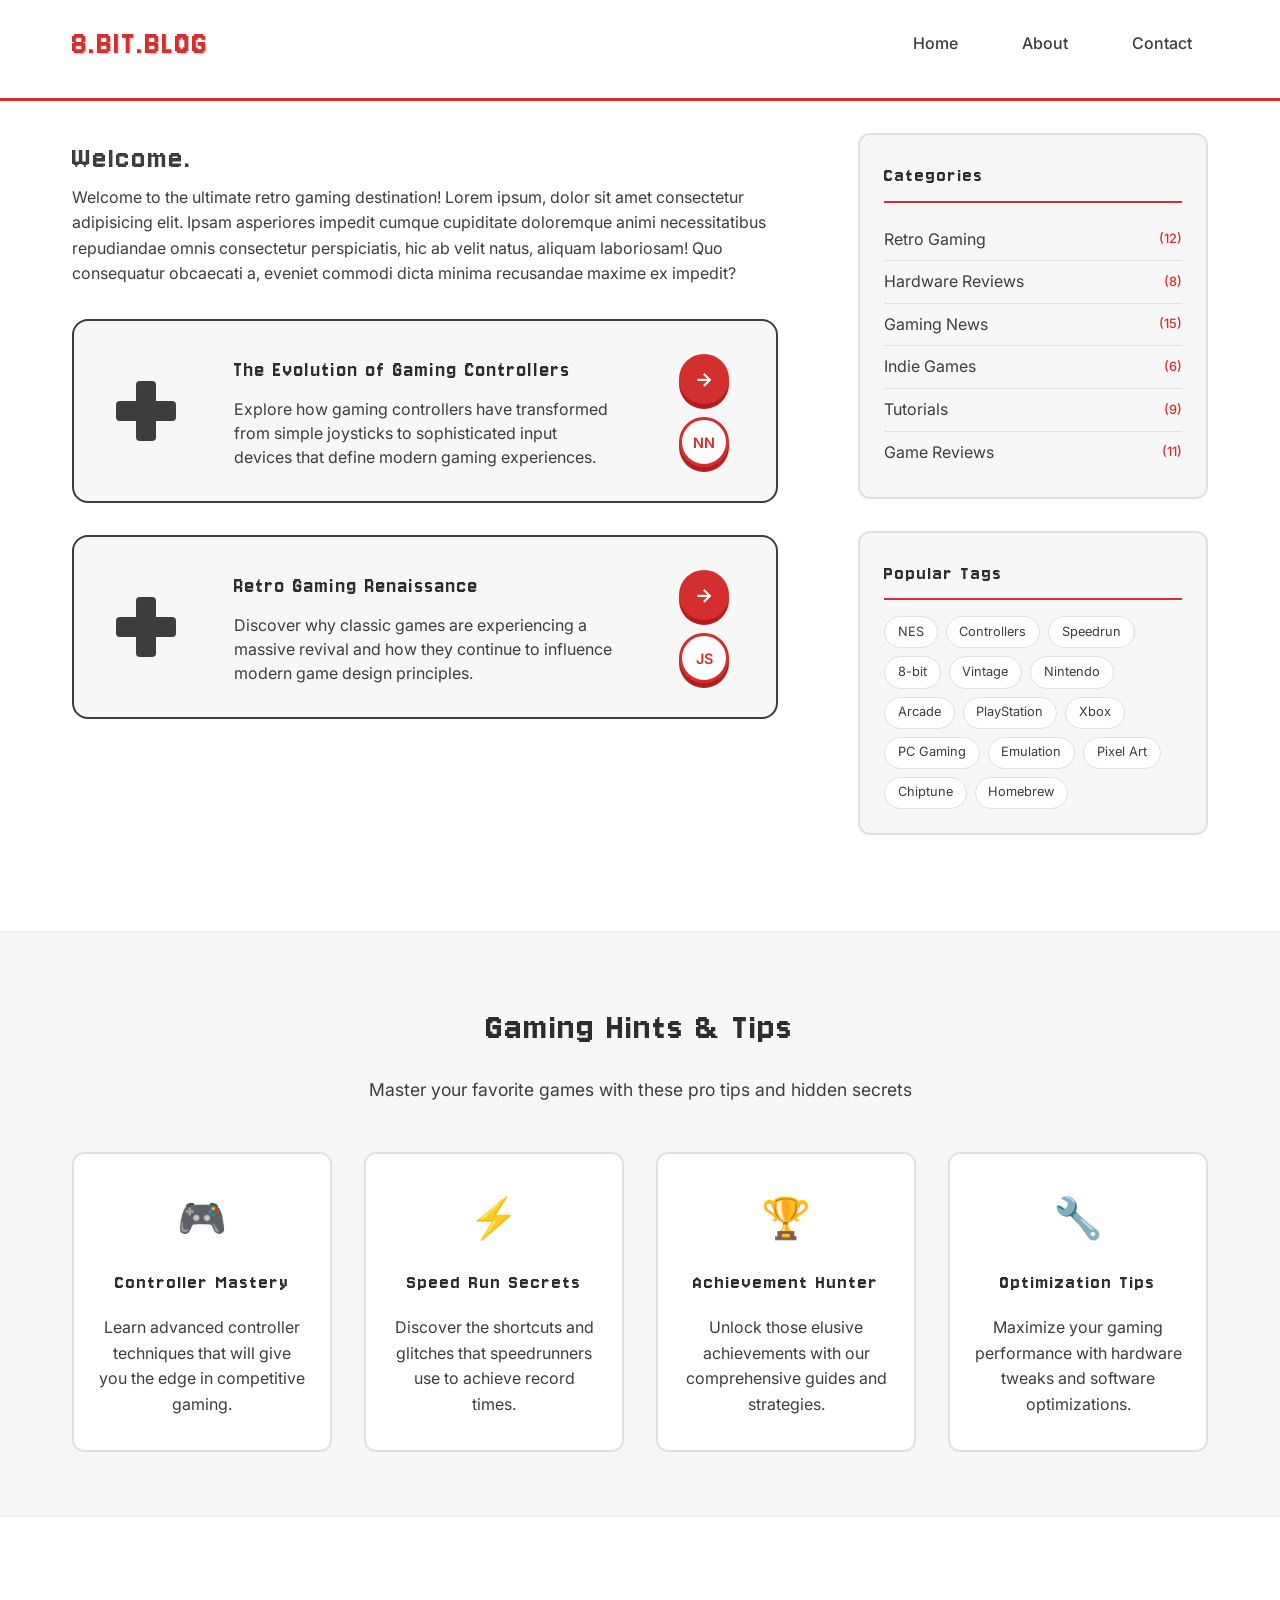
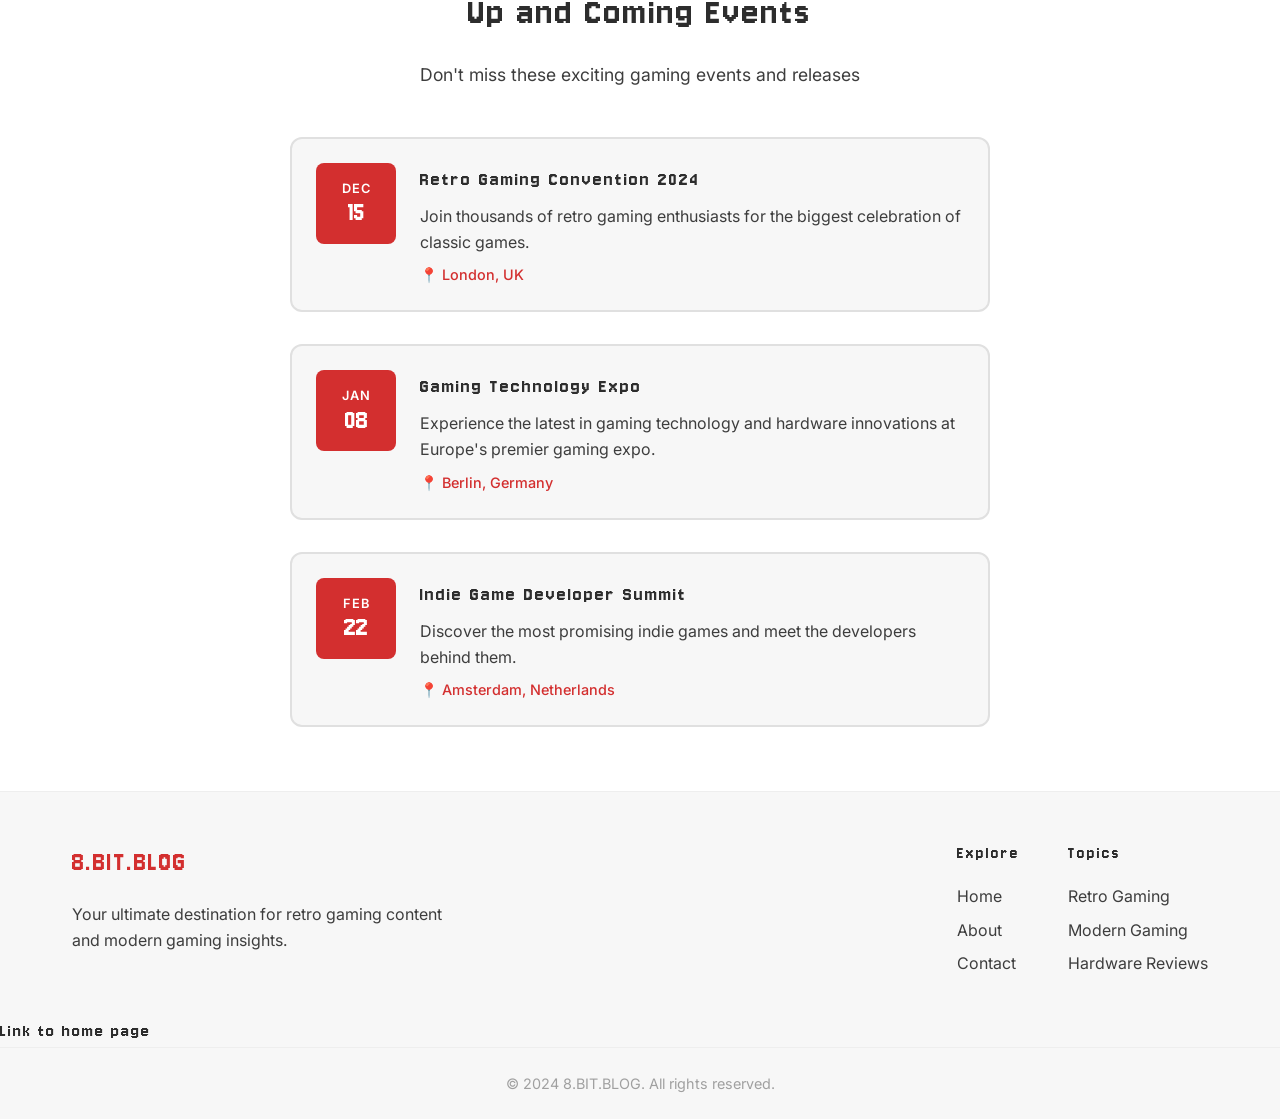
==== index.html @ 8c79e806 "update homepage" ====
<html lang="en">
  <head>
    <meta charset="UTF-8" />
    <meta name="viewport" content="width=device-width, initial-scale=1.0" />
    <title>8.BIT.BLOG - Nostalgic Gaming Experience Welcome home</title>
    <link rel="stylesheet" href="assets/styles.css" />
  </head>
  <body>
    <nav class="navbar">
      <div class="nav-container">
        <a href="index.html" class="nav-logo">8.BIT.BLOG</a>
        <ul class="nav-links">
          <li><a href="index.html">Home</a></li>
          <li><a href="about.html">About</a></li>
          <li><a href="contact.html">Contact</a></li>
        </ul>
      </div>
    </nav>

    <div class="content">
      <div class="main-layout">
        <!-- Left Column - Blog Content -->
        <div class="blog-section">
          <h1>Welcome.</h1>
          <p>
            Welcome to the ultimate retro gaming destination! Lorem ipsum, dolor
            sit amet consectetur adipisicing elit. Ipsam asperiores impedit
            cumque cupiditate doloremque animi necessitatibus repudiandae omnis
            consectetur perspiciatis, hic ab velit natus, aliquam laboriosam!
            Quo consequatur obcaecati a, eveniet commodi dicta minima recusandae
            maxime ex impedit?
          </p>

          <!-- NES Gamepad Card Template -->
          <div class="gamepad-card">
            <div class="card-left">
              <div class="dpad">
                <div class="dpad-vertical"></div>
                <div class="dpad-horizontal"></div>
              </div>
            </div>

            <div class="card-content">
              <h3>The Evolution of Gaming Controllers</h3>
              <p>
                Explore how gaming controllers have transformed from simple
                joysticks to sophisticated input devices that define modern
                gaming experiences.
              </p>
            </div>

            <div class="card-right">
              <div class="action-buttons">
                <button class="action-btn read-more" title="Read More">
                  <span class="arrow">→</span>
                </button>
                <button class="action-btn author-btn" title="Author">
                  <span class="initials">NN</span>
                </button>
              </div>
            </div>
          </div>

          <!-- Second Card -->
          <div class="gamepad-card">
            <div class="card-left">
              <div class="dpad">
                <div class="dpad-vertical"></div>
                <div class="dpad-horizontal"></div>
              </div>
            </div>

            <div class="card-content">
              <h3>Retro Gaming Renaissance</h3>
              <p>
                Discover why classic games are experiencing a massive revival
                and how they continue to influence modern game design
                principles.
              </p>
            </div>

            <div class="card-right">
              <div class="action-buttons">
                <button class="action-btn read-more" title="Read More">
                  <span class="arrow">→</span>
                </button>
                <button class="action-btn author-btn" title="Author">
                  <span class="initials">JS</span>
                </button>
              </div>
            </div>
          </div>
        </div>
        <!-- End of Left Column -->

        <!-- Right Column - Tags and Categories -->
        <div class="sidebar-section">
          <!-- Categories -->
          <div class="sidebar-widget">
            <h3>Categories</h3>
            <ul class="category-list">
              <li><a href="#" class="category-item">Retro Gaming <span class="count">(12)</span></a></li>
              <li><a href="#" class="category-item">Hardware Reviews <span class="count">(8)</span></a></li>
              <li><a href="#" class="category-item">Gaming News <span class="count">(15)</span></a></li>
              <li><a href="#" class="category-item">Indie Games <span class="count">(6)</span></a></li>
              <li><a href="#" class="category-item">Tutorials <span class="count">(9)</span></a></li>
              <li><a href="#" class="category-item">Game Reviews <span class="count">(11)</span></a></li>
            </ul>
          </div>

          <!-- Tags -->
          <div class="sidebar-widget">
            <h3>Popular Tags</h3>
            <div class="tag-cloud">
              <a href="#" class="tag">NES</a>
              <a href="#" class="tag">Controllers</a>
              <a href="#" class="tag">Speedrun</a>
              <a href="#" class="tag">8-bit</a>
              <a href="#" class="tag">Vintage</a>
              <a href="#" class="tag">Nintendo</a>
              <a href="#" class="tag">Arcade</a>
              <a href="#" class="tag">PlayStation</a>
              <a href="#" class="tag">Xbox</a>
              <a href="#" class="tag">PC Gaming</a>
              <a href="#" class="tag">Emulation</a>
              <a href="#" class="tag">Pixel Art</a>
              <a href="#" class="tag">Chiptune</a>
              <a href="#" class="tag">Homebrew</a>
            </div>
          </div>

        </div>
      </div>
    </div>

    <!-- Gaming Hints Section - Full Width -->
    <div class="hints-section">
      <div class="hints-container">
        <h2>Gaming Hints & Tips</h2>
        <p class="hints-subtitle">
          Master your favorite games with these pro tips and hidden secrets
        </p>

        <div class="hints-grid">
          <div class="hint-card">
            <div class="hint-icon">🎮</div>
            <h3>Controller Mastery</h3>
            <p>
              Learn advanced controller techniques that will give you the edge
              in competitive gaming.
            </p>
          </div>

          <div class="hint-card">
            <div class="hint-icon">⚡</div>
            <h3>Speed Run Secrets</h3>
            <p>
              Discover the shortcuts and glitches that speedrunners use to
              achieve record times.
            </p>
          </div>

          <div class="hint-card">
            <div class="hint-icon">🏆</div>
            <h3>Achievement Hunter</h3>
            <p>
              Unlock those elusive achievements with our comprehensive guides
              and strategies.
            </p>
          </div>

          <div class="hint-card">
            <div class="hint-icon">🔧</div>
            <h3>Optimization Tips</h3>
            <p>
              Maximize your gaming performance with hardware tweaks and software
              optimizations.
            </p>
          </div>
        </div>
      </div>
    </div>

    <!-- Up and Coming Events Section -->
    <div class="events-section">
      <div class="events-container">
        <h2>Up and Coming Events</h2>
        <p class="events-subtitle">Don't miss these exciting gaming events and releases</p>
        
        <div class="events-timeline">
          <div class="event-item">
            <div class="event-date">
              <span class="month">DEC</span>
              <span class="day">15</span>
            </div>
            <div class="event-content">
              <h3>Retro Gaming Convention 2024</h3>
              <p>Join thousands of retro gaming enthusiasts for the biggest celebration of classic games.</p>
              <span class="event-location">📍 London, UK</span>
            </div>
          </div>
          
          <div class="event-item">
            <div class="event-date">
              <span class="month">JAN</span>
              <span class="day">08</span>
            </div>
            <div class="event-content">
              <h3>Gaming Technology Expo</h3>
              <p>Experience the latest in gaming technology and hardware innovations at Europe's premier gaming expo.</p>
              <span class="event-location">📍 Berlin, Germany</span>
            </div>
          </div>
          
          <div class="event-item">
            <div class="event-date">
              <span class="month">FEB</span>
              <span class="day">22</span>
            </div>
            <div class="event-content">
              <h3>Indie Game Developer Summit</h3>
              <p>Discover the most promising indie games and meet the developers behind them.</p>
              <span class="event-location">📍 Amsterdam, Netherlands</span>
            </div>
          </div>
        </div>
      </div>
    </div>

    <footer class="footer">
      <div class="footer-container">
        <div class="footer-brand">
          <h3>8.BIT.BLOG</h3>
          <p>
            Your ultimate destination for retro gaming content and modern gaming
            insights.
          </p>
        </div>

        <div class="footer-links">
          <div class="footer-section">
            <h4>Explore</h4>
            <ul>
              <li><a href="index.html">Home</a></li>
              <li><a href="about.html">About</a></li>
              <li><a href="contact.html">Contact</a></li>
            </ul>
          </div>

          <div class="footer-section">
            <h4>Topics</h4>
            <ul>
              <li><a href="#">Retro Gaming</a></li>
              <li><a href="#">Modern Gaming</a></li>
              <li><a href="#">Hardware Reviews</a></li>
            </ul>
          </div>
        </div>
      </div>
      <h3>Link to home page</h3>



      <div class="footer-bottom">
        <p>&copy; 2024 8.BIT.BLOG. All rights reserved.</p>
      </div>
    </footer>
  </body>
</html>
---- assets/styles.css ----
/* Import fonts from Google Fonts */
@import url("https://fonts.googleapis.com/css2?family=Jersey+10&family=Inter:wght@300;400;500;600&display=swap");

/* Retro Gaming Color Scheme - Inspired by classic NES gamepad */
:root {
  --retro-dark: #2d2d2d;
  --retro-grey: #3d3d3d;
  --retro-light: #f7f7f7;
  --retro-red: #d32f2f;
  --retro-white: #ffffff;
  --retro-shadow: rgba(42, 42, 42, 0.3);
  --retro-letter-spacing: 2px;
}

/* Global styles */
* {
  margin: 0;
  padding: 0;
  box-sizing: border-box;
}
body {
  font-family: "Inter", sans-serif;
  background: var(--retro-white);
  min-height: 100vh;
  color: var(--retro-grey);
  line-height: 1.6;
}
/* Headings */
h1,
h2,
h3,
h4,
h5,
h6 {
  font-weight: normal;
  font-family: "Jersey 10", cursive;
  letter-spacing: var(--retro-letter-spacing);
}

/* Navbar styling */
.navbar {
  background: var(--retro-white);
  border-bottom: 3px solid var(--retro-red);
  padding-bottom: 10px;
}

.nav-container {
  max-width: 1200px;
  margin: 0 auto;
  display: flex;
  justify-content: space-between;
  align-items: center;
  padding: 1rem 2rem;
}

.nav-logo {
  font-size: 2.2rem;
  color: var(--retro-red);
  text-decoration: none;
  text-shadow: 1px 1px 2px var(--retro-shadow);
  font-weight: normal;
  font-family: "Jersey 10", cursive;
  letter-spacing: var(--retro-letter-spacing);
}

.nav-links {
  display: flex;
  list-style: none;
  gap: 2rem;
}

.nav-links a {
  color: var(--retro-grey);
  text-decoration: none;
  font-family: "Inter", sans-serif;
  font-weight: 500;
  padding: 0.5rem 1rem;
  transition: all 0.1s ease;
}

.nav-links a:hover {
  color: var(--retro-red);
}

/* Main title styling */
.main-title {
  text-align: center;
  padding: 3rem 2rem;
  background: rgba(255, 255, 255, 0.1);
  margin: 2rem auto;
  max-width: 800px;
  border-radius: 12px;
  border: 3px solid var(--retro-dark);
  box-shadow: 0 8px 16px var(--retro-shadow);
}

.main-title h1 {
  font-size: 3.5rem;
  color: var(--retro-white);
  text-shadow: 3px 3px 0px var(--retro-red);
  margin-bottom: 1rem;
  font-family: "Jersey 10", cursive;
  letter-spacing: 2px;
}

.main-title .subtitle {
  font-size: 1.2rem;
  color: var(--retro-light);
  font-weight: 500;
  text-transform: uppercase;
  letter-spacing: 1px;
}

/* Content area styling */
.content {
  max-width: 1200px;
  margin: 0 auto;
  padding: 2rem;
}

.content p {
  font-family: "Inter", sans-serif;
  font-weight: 400;
  margin-bottom: 1rem;
}

/* Main Layout - Two Column */
.main-layout {
  display: grid;
  grid-template-columns: 1fr 350px;
  gap: 5rem;
  align-items: start;
}

.blog-section {
  min-width: 0; /* Prevents grid overflow */
}

/* Sidebar Section */
.sidebar-section {
  display: flex;
  flex-direction: column;
  gap: 2rem;
}

.sidebar-widget {
  background: var(--retro-light);
  border: 2px solid #e0e0e0;
  border-radius: 12px;
  padding: 1.5rem;
}

.sidebar-widget h3 {
  color: var(--retro-dark);
  margin-bottom: 1rem;
  font-size: 1.3rem;
  border-bottom: 2px solid var(--retro-red);
  padding-bottom: 0.5rem;
}

/* Categories */
.category-list {
  list-style: none;
  padding: 0;
  margin: 0;
}

.category-list li {
  border-bottom: 1px solid #e0e0e0;
  padding: 0.5rem 0;
}

.category-list li:last-child {
  border-bottom: none;
}

.category-item {
  font-family: 'Inter', sans-serif;
  color: var(--retro-grey);
  text-decoration: none;
  display: flex;
  justify-content: space-between;
  align-items: center;
  transition: color 0.2s ease;
}

.category-item:hover {
  color: var(--retro-red);
}

.count {
  font-size: 0.8rem;
  color: var(--retro-red);
  font-weight: 500;
}

/* Tag Cloud */
.tag-cloud {
  display: flex;
  flex-wrap: wrap;
  gap: 0.5rem;
}

.tag {
  font-family: 'Inter', sans-serif;
  background: var(--retro-white);
  color: var(--retro-grey);
  padding: 0.3rem 0.8rem;
  border-radius: 20px;
  text-decoration: none;
  font-size: 0.8rem;
  border: 1px solid #e0e0e0;
  transition: all 0.2s ease;
}

.tag:hover {
  background: var(--retro-red);
  color: var(--retro-white);
  border-color: var(--retro-red);
}


/* About Page Specific Styles */
.about-topics {
  margin: 2rem 0;
}

.topic-item {
  background: var(--retro-light);
  border: 2px solid #e0e0e0;
  border-radius: 12px;
  padding: 1.5rem;
  margin-bottom: 1rem;
  transition: all 0.3s ease;
}

.topic-item:hover {
  border-color: var(--retro-red);
  transform: translateY(-2px);
  box-shadow: 0 4px 12px rgba(0, 0, 0, 0.1);
}

.topic-item h3 {
  color: var(--retro-dark);
  margin-bottom: 0.5rem;
  font-size: 1.2rem;
}

.topic-item p {
  font-family: 'Inter', sans-serif;
  color: var(--retro-grey);
  line-height: 1.6;
  margin: 0;
}

/* Contact Form Styles */
.contact-form-section {
  margin: 2rem 0;
  background: var(--retro-light);
  border: 2px solid #e0e0e0;
  border-radius: 12px;
  padding: 2rem;
}

.contact-form-section h2 {
  margin-bottom: 1.5rem;
  color: var(--retro-dark);
}

.contact-form {
  display: flex;
  flex-direction: column;
  gap: 1.5rem;
}

.form-row {
  display: grid;
  grid-template-columns: 1fr 1fr;
  gap: 1rem;
}

.form-group {
  display: flex;
  flex-direction: column;
}

.form-group label {
  font-family: 'Inter', sans-serif;
  color: var(--retro-dark);
  font-weight: 500;
  margin-bottom: 0.5rem;
  font-size: 0.9rem;
}

.form-group input,
.form-group select,
.form-group textarea {
  font-family: 'Inter', sans-serif;
  padding: 0.8rem;
  border: 2px solid #e0e0e0;
  border-radius: 6px;
  font-size: 0.9rem;
  transition: border-color 0.2s ease;
  background: var(--retro-white);
}

.form-group input:focus,
.form-group select:focus,
.form-group textarea:focus {
  outline: none;
  border-color: var(--retro-red);
}

.form-group textarea {
  resize: vertical;
  min-height: 120px;
}

.checkbox-group {
  flex-direction: row;
  align-items: center;
  gap: 0.5rem;
}

.checkbox-label {
  display: flex;
  align-items: center;
  gap: 0.5rem;
  cursor: pointer;
  font-size: 0.9rem;
}

.checkbox-label input[type="checkbox"] {
  width: 18px;
  height: 18px;
  margin: 0;
}

.contact-submit-btn {
  background: var(--retro-red);
  color: var(--retro-white);
  padding: 1rem 2rem;
  border: none;
  border-radius: 6px;
  font-family: 'Inter', sans-serif;
  font-weight: 600;
  font-size: 1rem;
  cursor: pointer;
  transition: all 0.2s ease;
  align-self: flex-start;
  box-shadow: 0 4px 0 #b71c1c;
}

.contact-submit-btn:hover {
  transform: translateY(-2px);
  box-shadow: 0 6px 0 #b71c1c;
}

.contact-submit-btn:active {
  transform: translateY(2px);
  box-shadow: 0 2px 0 #b71c1c;
}

.contact-link {
  color: var(--retro-red);
  text-decoration: none;
  font-weight: 500;
  font-family: 'Inter', sans-serif;
  font-size: 0.9rem;
  margin-top: 0.5rem;
  display: inline-block;
}

.contact-link:hover {
  text-decoration: underline;
}

/* NES Gamepad Card Styling */
.gamepad-card {
  display: flex;
  align-items: center;
  background: var(--retro-light);
  border: 2px solid var(--retro-grey);
  border-radius: 16px;
  padding: 2rem;
  margin: 2rem 0;
  gap: 2rem;
  max-width: 800px;
}

/* Left side - D-Pad */
.card-left {
  flex: 0 0 80px;
  display: flex;
  justify-content: center;
  align-items: center;
}

.dpad {
  position: relative;
  width: 60px;
  height: 60px;
}

.dpad-horizontal,
.dpad-vertical {
  background: var(--retro-grey);
  position: absolute;
  border-radius: 4px;
}

.dpad-horizontal {
  width: 60px;
  height: 20px;
  top: 50%;
  left: 0;
  transform: translateY(-50%);
}

.dpad-vertical {
  width: 20px;
  height: 60px;
  left: 50%;
  top: 0;
  transform: translateX(-50%);
}

/* Center content */
.card-content {
  flex: 1;
  padding: 0 1rem;
}

.card-content h3 {
  color: var(--retro-dark);
  margin-bottom: 0.5rem;
  font-size: 1.4rem;
}

.card-content p {
  color: var(--retro-grey);
  margin: 0;
  line-height: 1.5;
}

/* Right side - Action buttons */
.card-right {
  flex: 0 0 80px;
  display: flex;
  justify-content: center;
  align-items: center;
}

.action-buttons {
  display: flex;
  flex-direction: column;
  gap: 0.8rem;
}

.action-btn {
  width: 50px;
  height: 50px;
  border-radius: 50%;
  border: 3px solid var(--retro-red);
  background: var(--retro-red);
  color: var(--retro-white);
  font-family: "Inter", sans-serif;
  font-weight: 600;
  cursor: pointer;
  transition: all 0.2s ease;
  display: flex;
  align-items: center;
  justify-content: center;
  box-shadow: 0 5px 0 #b71c1c;
}

.action-btn:active {
  transform: translateY(3px);
  box-shadow: 0 2px 0 #b71c1c;
}

.action-btn .arrow {
  font-size: 1.2rem;
  font-weight: bold;
}

.action-btn .initials {
  font-size: 0.9rem;
  font-weight: 600;
}

/* Author button styling */
.author-btn {
  background: var(--retro-white);
  color: var(--retro-red);
  border: 3px solid var(--retro-red);
  box-shadow: 0 5px 0 #b71c1c;
}

.author-btn:hover {
  background: var(--retro-red);
  color: var(--retro-white);
}

/* Gaming Hints Section */
.hints-section {
  background: var(--retro-light);
  border-top: 1px solid #eee;
  border-bottom: 1px solid #eee;
  margin-top: 4rem;
  padding: 4rem 0;
}

.hints-container {
  max-width: 1200px;
  margin: 0 auto;
  padding: 0 2rem;
  text-align: center;
}

.hints-section h2 {
  color: var(--retro-dark);
  font-size: 2.5rem;
  margin-bottom: 1rem;
}

.hints-subtitle {
  font-family: "Inter", sans-serif;
  color: var(--retro-grey);
  font-size: 1.1rem;
  margin-bottom: 3rem;
  max-width: 600px;
  margin-left: auto;
  margin-right: auto;
}

.hints-grid {
  display: grid;
  grid-template-columns: repeat(auto-fit, minmax(250px, 1fr));
  gap: 2rem;
  margin-top: 3rem;
}

.hint-card {
  background: var(--retro-white);
  border: 2px solid #e0e0e0;
  border-radius: 12px;
  padding: 2rem 1.5rem;
  text-align: center;
  transition: all 0.3s ease;
  cursor: pointer;
}

.hint-card:hover {
  border-color: var(--retro-red);
  transform: translateY(-4px);
  box-shadow: 0 8px 24px rgba(0, 0, 0, 0.1);
}

.hint-icon {
  font-size: 2.5rem;
  margin-bottom: 1rem;
  display: block;
}

.hint-card h3 {
  color: var(--retro-dark);
  margin-bottom: 1rem;
  font-size: 1.3rem;
}

.hint-card p {
  font-family: "Inter", sans-serif;
  color: var(--retro-grey);
  line-height: 1.6;
  margin: 0;
}

/* Events Section */
.events-section {
  background: var(--retro-white);
  padding: 4rem 0;
}

.events-container {
  max-width: 1200px;
  margin: 0 auto;
  padding: 0 2rem;
  text-align: center;
}

.events-section h2 {
  color: var(--retro-dark);
  font-size: 2.5rem;
  margin-bottom: 1rem;
}

.events-subtitle {
  font-family: 'Inter', sans-serif;
  color: var(--retro-grey);
  font-size: 1.1rem;
  margin-bottom: 3rem;
  max-width: 600px;
  margin-left: auto;
  margin-right: auto;
}

.events-timeline {
  display: flex;
  flex-direction: column;
  gap: 2rem;
  max-width: 700px;
  margin: 0 auto;
  text-align: left;
}

.event-item {
  display: flex;
  gap: 1.5rem;
  align-items: flex-start;
  padding: 1.5rem;
  background: var(--retro-light);
  border-radius: 12px;
  border: 2px solid #e0e0e0;
  transition: all 0.3s ease;
}

.event-item:hover {
  border-color: var(--retro-red);
  transform: translateY(-2px);
  box-shadow: 0 8px 24px rgba(0, 0, 0, 0.1);
}

.event-date {
  flex: 0 0 80px;
  text-align: center;
  background: var(--retro-red);
  color: var(--retro-white);
  border-radius: 8px;
  padding: 1rem 0.5rem;
  display: flex;
  flex-direction: column;
  justify-content: center;
}

.event-date .month {
  font-family: 'Inter', sans-serif;
  font-size: 0.8rem;
  font-weight: 600;
  text-transform: uppercase;
  letter-spacing: 1px;
}

.event-date .day {
  font-family: 'Jersey 10', cursive;
  font-size: 1.8rem;
  font-weight: normal;
  line-height: 1;
}

.event-content {
  flex: 1;
}

.event-content h3 {
  color: var(--retro-dark);
  margin-bottom: 0.5rem;
  font-size: 1.3rem;
}

.event-content p {
  font-family: 'Inter', sans-serif;
  color: var(--retro-grey);
  line-height: 1.6;
  margin-bottom: 0.5rem;
}

.event-location {
  font-family: 'Inter', sans-serif;
  color: var(--retro-red);
  font-size: 0.9rem;
  font-weight: 500;
}

/* Footer Styling */
.footer {
  border-top: 1px solid #eee;
  background: var(--retro-light);
  color: var(--retro-dark);
  margin-top: 0;
}

.footer-container {
  max-width: 1200px;
  margin: 0 auto;
  padding: 3rem 2rem 2rem;
  display: grid;
  grid-template-columns: 1fr 1fr;
  gap: 3rem;
  align-items: start;
}

.footer-brand h3 {
  color: var(--retro-red);
  margin-bottom: 1rem;
  font-size: 1.8rem;
}

.footer-brand p {
  font-family: "Inter", sans-serif;
  color: var(--retro-grey);
  line-height: 1.6;
  max-width: 400px;
}

.footer-links {
  display: flex;
  gap: 3rem;
  justify-content: flex-end;
}

.footer-section h4 {
  color: var(--retro-dark);
  margin-bottom: 1rem;
  font-size: 1.1rem;
}

.footer-section ul {
  list-style: none;
  padding: 0;
}

.footer-section li {
  margin-bottom: 0.5rem;
}

.footer-section a {
  color: var(--retro-grey);
  text-decoration: none;
  font-family: "Inter", sans-serif;
  font-weight: 400;
  transition: color 0.2s ease;
}

.footer-section a:hover {
  color: var(--retro-red);
}

.footer-bottom {
  border-top: 1px solid #eee;
  padding: 1.5rem 2rem;
  text-align: center;
}

.footer-bottom p {
  font-family: "Inter", sans-serif;
  color: #a0a0a0;
  margin: 0;
  font-size: 0.9rem;
}

/* Responsive design */
@media (max-width: 768px) {
  .nav-container {
    flex-direction: column;
    gap: 1rem;
  }

  .nav-links {
    gap: 1rem;
  }

  .main-title h1 {
    font-size: 2.5rem;
  }

  .navbar {
    padding: 1rem;
  }

  /* Responsive main layout */
  .main-layout {
    grid-template-columns: 1fr;
    gap: 2rem;
  }

  .sidebar-section {
    order: -1; /* Move sidebar above blog content on mobile */
  }

  .sidebar-widget {
    padding: 1rem;
  }

  .tag-cloud {
    gap: 0.3rem;
  }

  .tag {
    font-size: 0.75rem;
    padding: 0.25rem 0.6rem;
  }

  /* Responsive contact form */
  .contact-form-section {
    padding: 1.5rem;
  }

  .form-row {
    grid-template-columns: 1fr;
    gap: 0;
  }

  /* Responsive gamepad card */
  .gamepad-card {
    flex-direction: column;
    text-align: center;
    padding: 1.5rem;
    gap: 1.5rem;
  }

  .card-left,
  .card-right {
    flex: none;
  }

  .action-buttons {
    flex-direction: row;
    justify-content: center;
    gap: 1rem;
  }

  .dpad {
    width: 50px;
    height: 50px;
  }

  .dpad-horizontal {
    width: 50px;
    height: 16px;
  }

  .dpad-vertical {
    width: 16px;
    height: 50px;
  }

  /* Responsive hints section */
  .hints-section {
    padding: 3rem 0;
  }

  .hints-container {
    padding: 0 1rem;
  }

  .hints-section h2 {
    font-size: 2rem;
  }

  .hints-grid {
    grid-template-columns: 1fr;
    gap: 1.5rem;
  }

  .hint-card {
    padding: 1.5rem;
  }

  /* Responsive events section */
  .events-section {
    padding: 3rem 0;
  }

  .events-container {
    padding: 0 1rem;
  }

  .events-section h2 {
    font-size: 2rem;
  }

  .events-timeline {
    max-width: 100%;
  }

  .event-item {
    padding: 1.2rem;
    gap: 1rem;
  }

  .event-date {
    flex: 0 0 70px;
    padding: 0.8rem 0.5rem;
  }

  .event-date .day {
    font-size: 1.5rem;
  }

  /* Responsive footer */
  .footer-container {
    grid-template-columns: 1fr;
    gap: 2rem;
    padding: 2rem 1rem 1.5rem;
  }

  .footer-links {
    justify-content: flex-start;
    gap: 2rem;
  }

  .footer-bottom {
    padding: 1rem;
  }
}

/* ===== Thank You Modal ===== */
.modal {
  display: none;
  position: fixed;
  inset: 0;
  background: rgba(45, 45, 45, 0.6);
  z-index: 1000;
  justify-content: center;
  align-items: center;
  padding: 1rem;
}

.modal.modal-show {
  display: flex;
}

body.modal-open {
  overflow: hidden;
}

.modal-content {
  position: relative;
  background: var(--retro-white);
  border: 3px solid var(--retro-red);
  border-radius: 16px;
  padding: 2.5rem 2rem;
  max-width: 450px;
  width: 100%;
  text-align: center;
  box-shadow: 0 12px 32px rgba(0, 0, 0, 0.25);
}

.modal-close {
  position: absolute;
  top: 1rem;
  right: 1.25rem;
  background: none;
  border: none;
  font-size: 1.5rem;
  color: var(--retro-dark);
  cursor: pointer;
  line-height: 1;
}

.modal-close:hover {
  color: var(--retro-red);
}

.modal-icon {
  display: block;
  font-size: 3rem;
  margin-bottom: 1rem;
}

.modal-content h2 {
  color: var(--retro-dark);
  font-size: 2rem;
  margin-bottom: 1rem;
}

.modal-content p {
  font-family: "Inter", sans-serif;
  color: var(--retro-grey);
  line-height: 1.6;
  margin-bottom: 1.5rem;
}

.modal-btn {
  background: var(--retro-red);
  color: var(--retro-white);
  padding: 0.8rem 2.5rem;
  border: none;
  border-radius: 6px;
  font-family: "Inter", sans-serif;
  font-weight: 600;
  font-size: 1rem;
  cursor: pointer;
  box-shadow: 0 4px 0 #b71c1c;
  transition: all 0.2s ease;
}

.modal-btn:hover {
  transform: translateY(-2px);
  box-shadow: 0 6px 0 #b71c1c;
}

.modal-btn:active {
  transform: translateY(2px);
  box-shadow: 0 2px 0 #b71c1c;
}

/* Css for newsletter form */
/* add style to footer content on homepage */
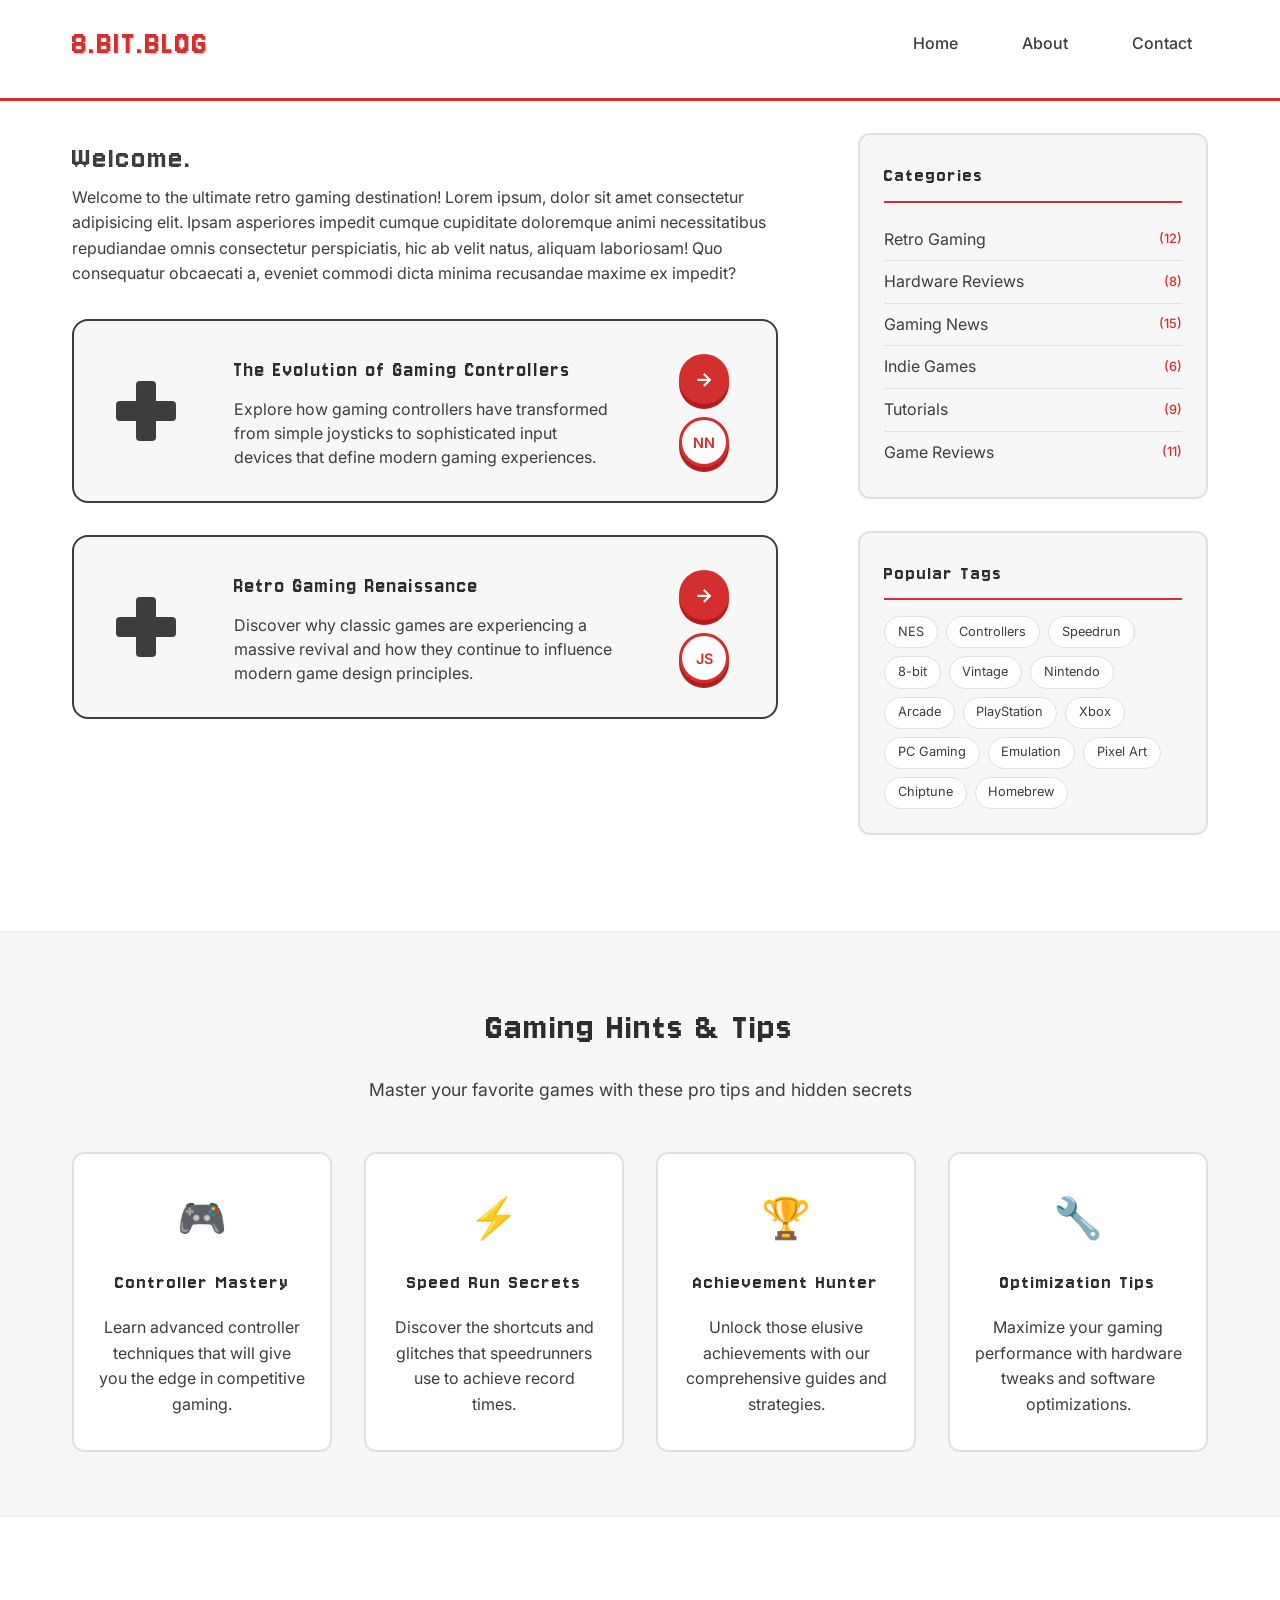
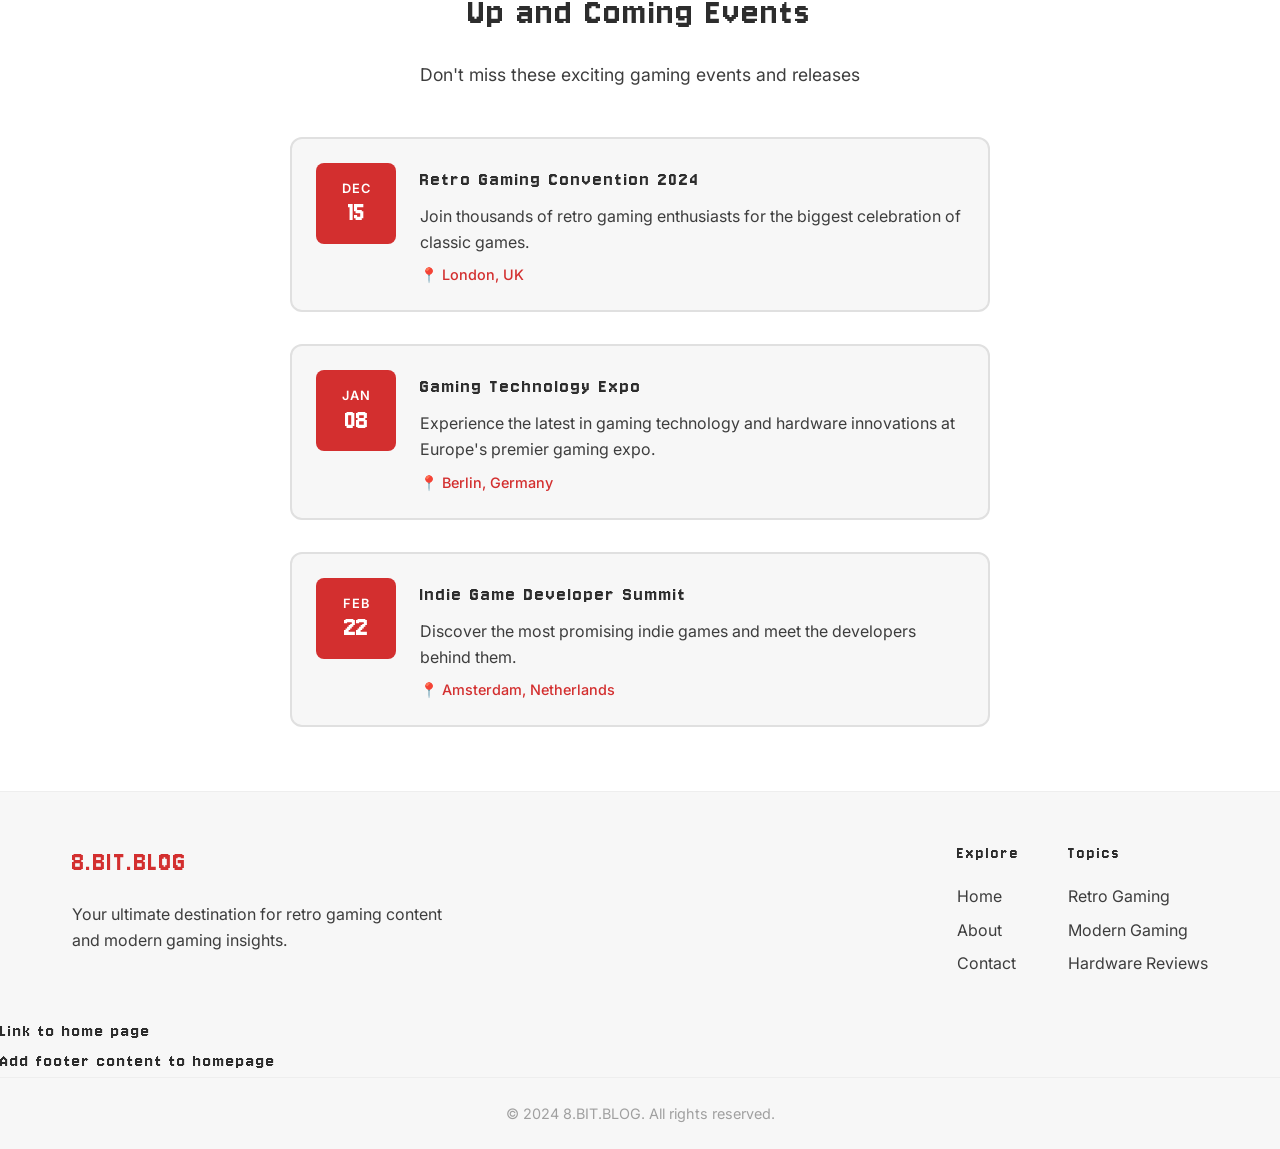
==== commit e8f1f62d: "Merge feature-footer into main" ====
--- a/index.html
+++ b/index.html
@@ -258,6 +258,7 @@
         </div>
       </div>
       <h3>Link to home page</h3>
+      <h3>Add footer content to homepage</h3>
 
 
 
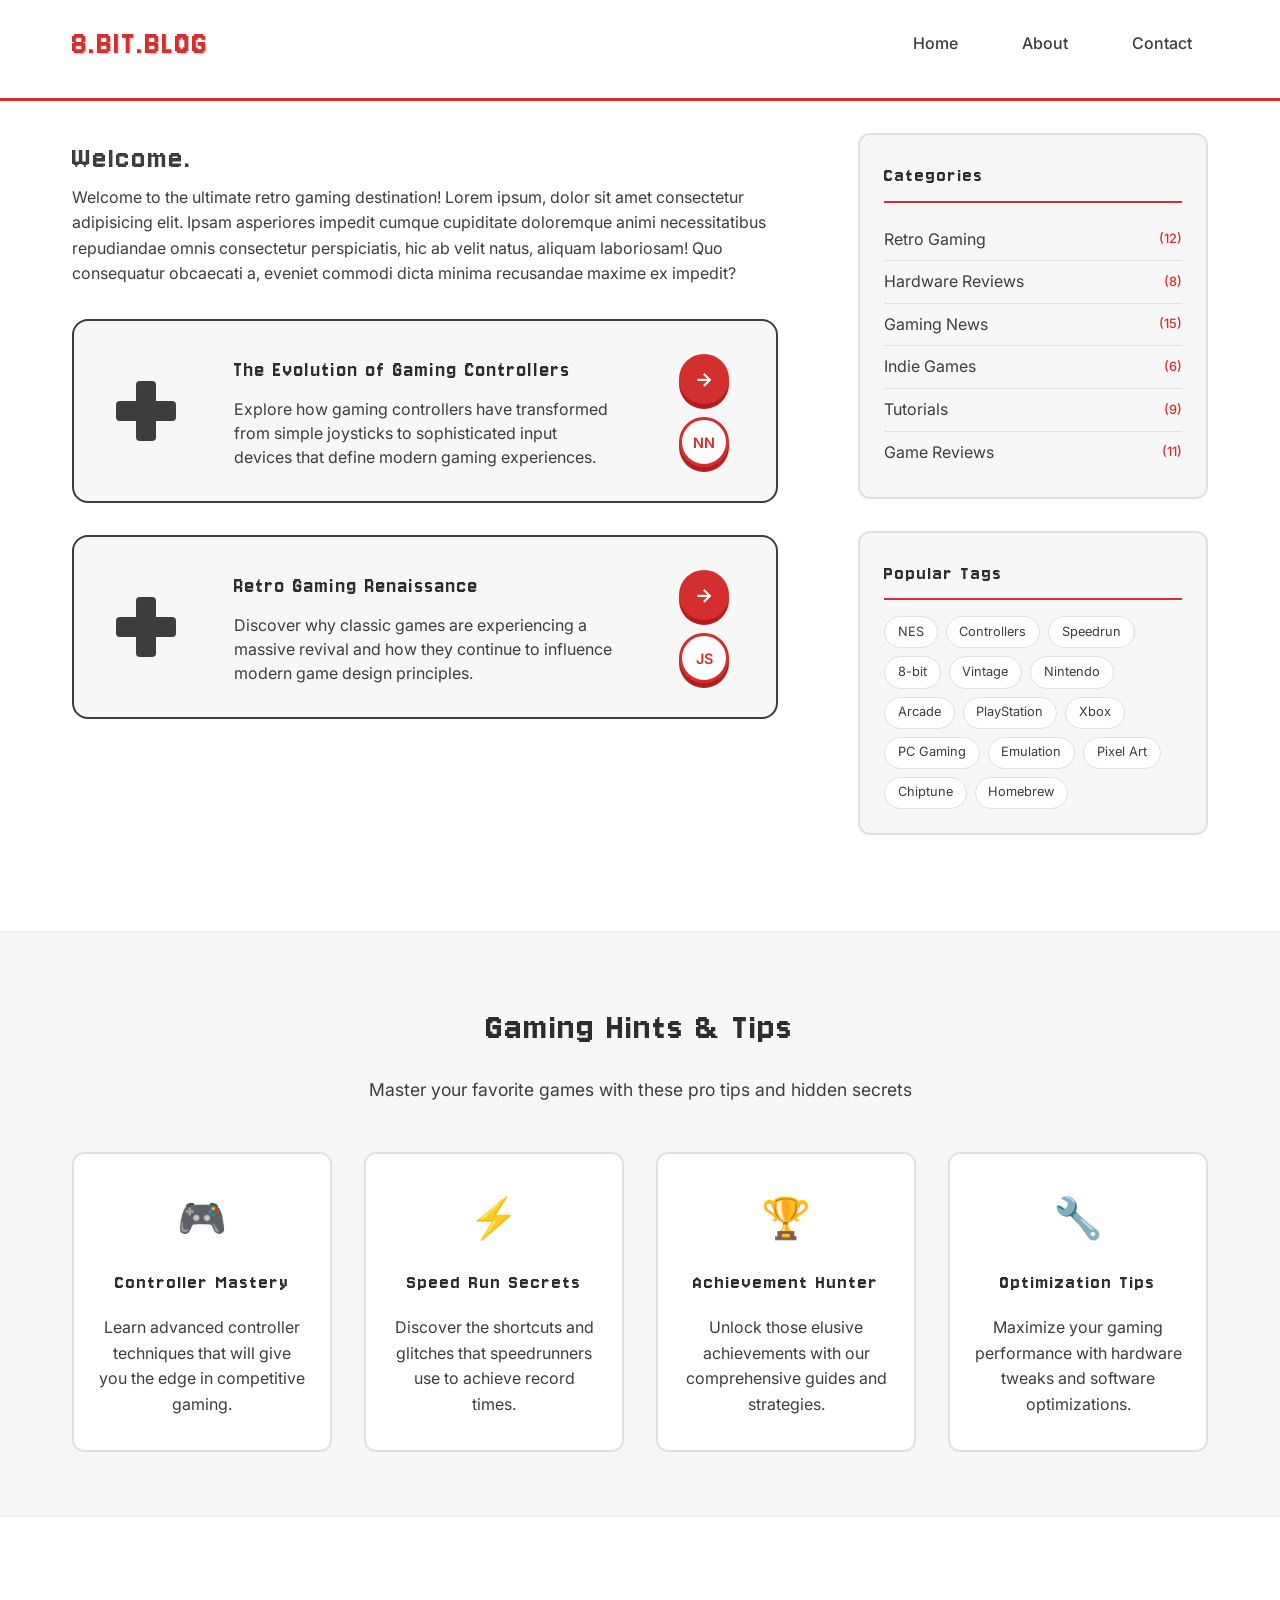
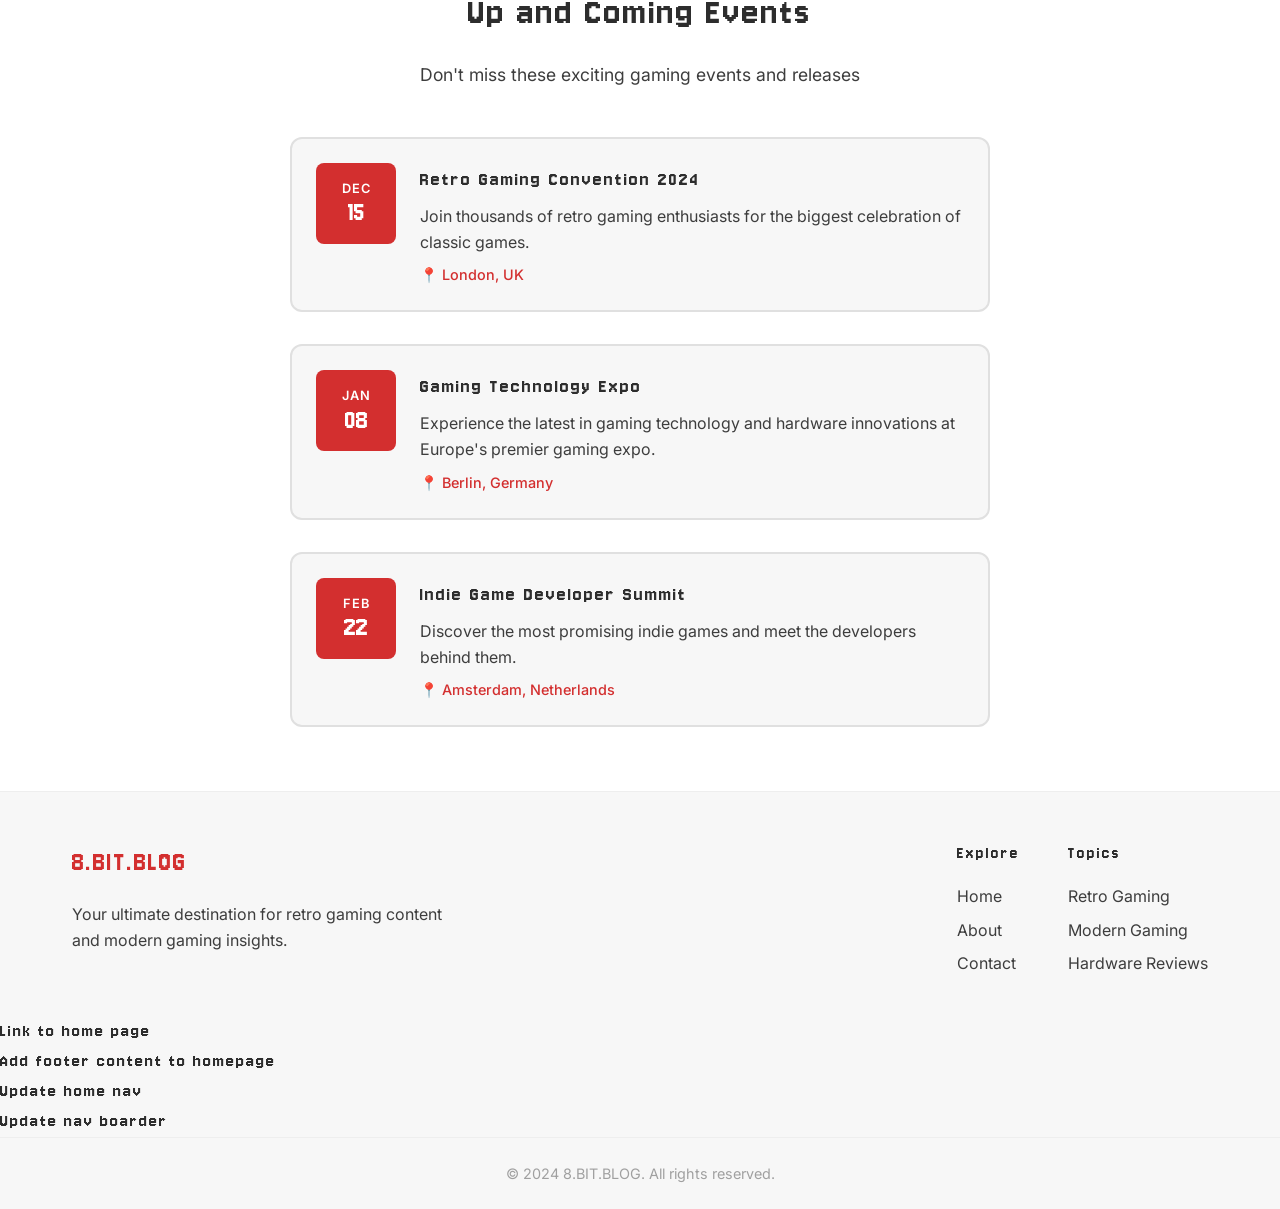
==== commit 5acf6730: "squashed change to navbar" ====
--- a/index.html
+++ b/index.html
@@ -259,6 +259,8 @@
       </div>
       <h3>Link to home page</h3>
       <h3>Add footer content to homepage</h3>
+       <h3>Update home nav</h3>
+       <h3>Update nav boarder</h3>
 
 
 
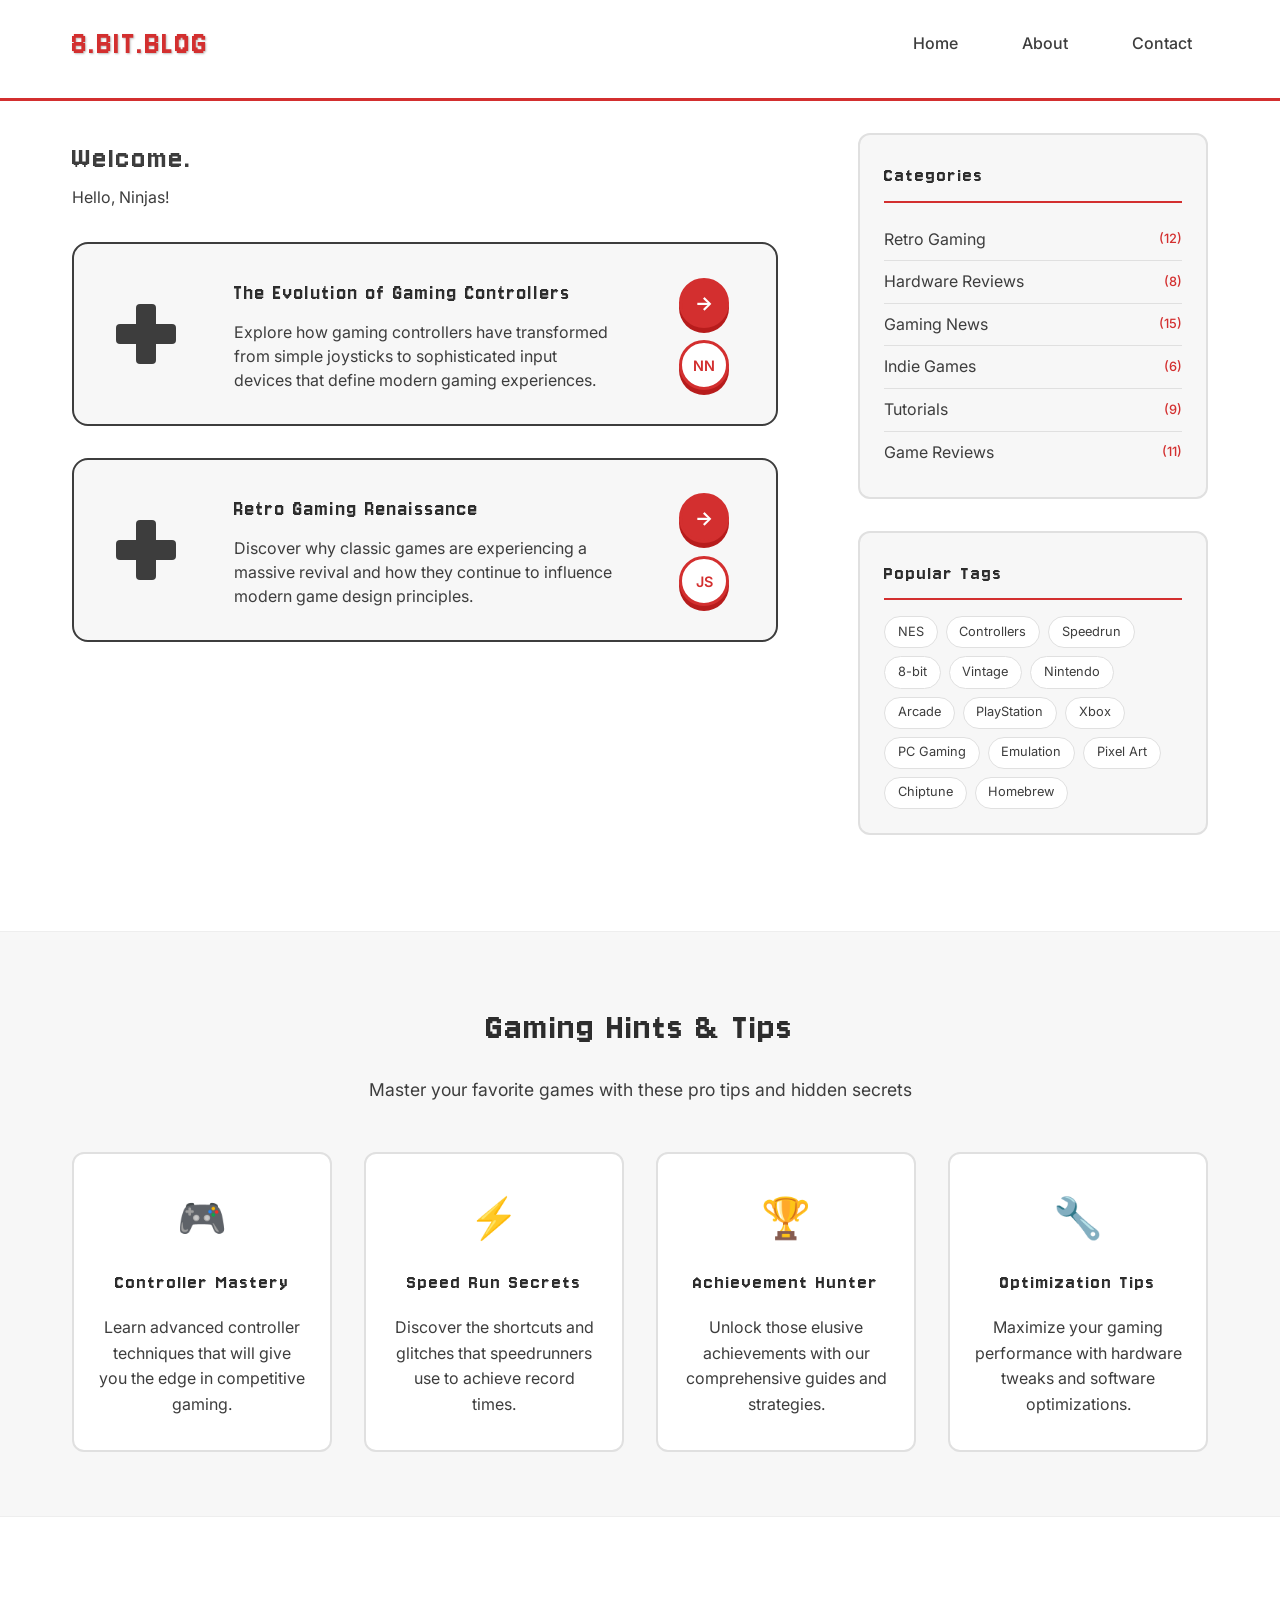
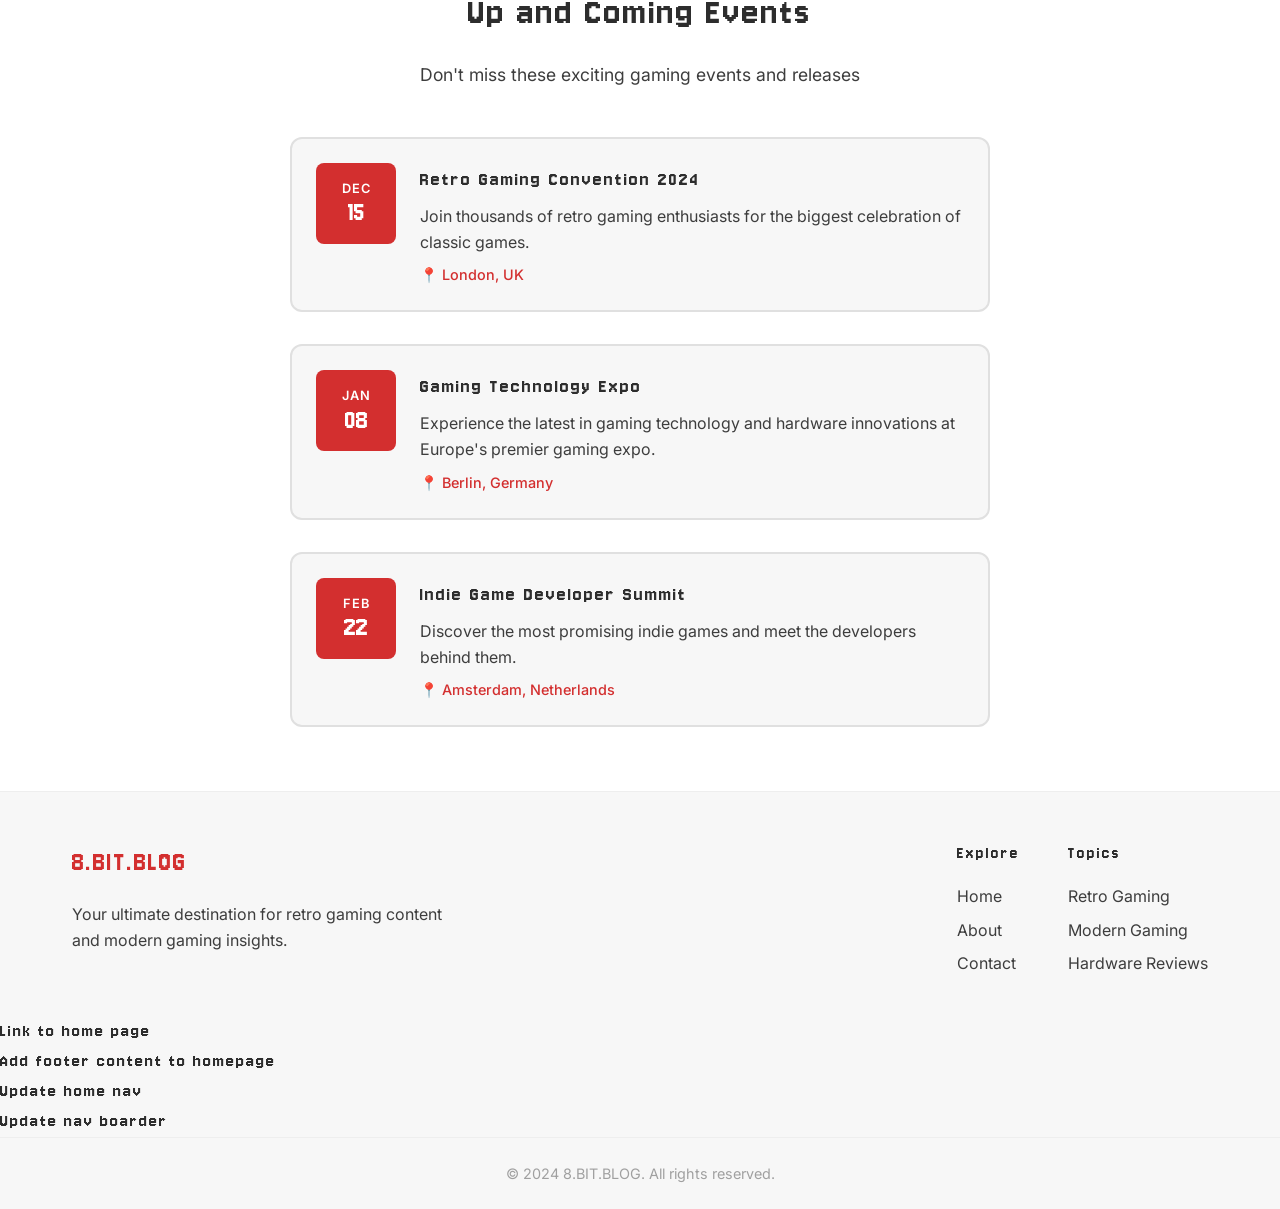
==== commit 6a72f032: "update welcome text" ====
--- a/index.html
+++ b/index.html
@@ -23,12 +23,7 @@
         <div class="blog-section">
           <h1>Welcome.</h1>
           <p>
-            Welcome to the ultimate retro gaming destination! Lorem ipsum, dolor
-            sit amet consectetur adipisicing elit. Ipsam asperiores impedit
-            cumque cupiditate doloremque animi necessitatibus repudiandae omnis
-            consectetur perspiciatis, hic ab velit natus, aliquam laboriosam!
-            Quo consequatur obcaecati a, eveniet commodi dicta minima recusandae
-            maxime ex impedit?
+            Hello, Ninjas!
           </p>
 
           <!-- NES Gamepad Card Template -->
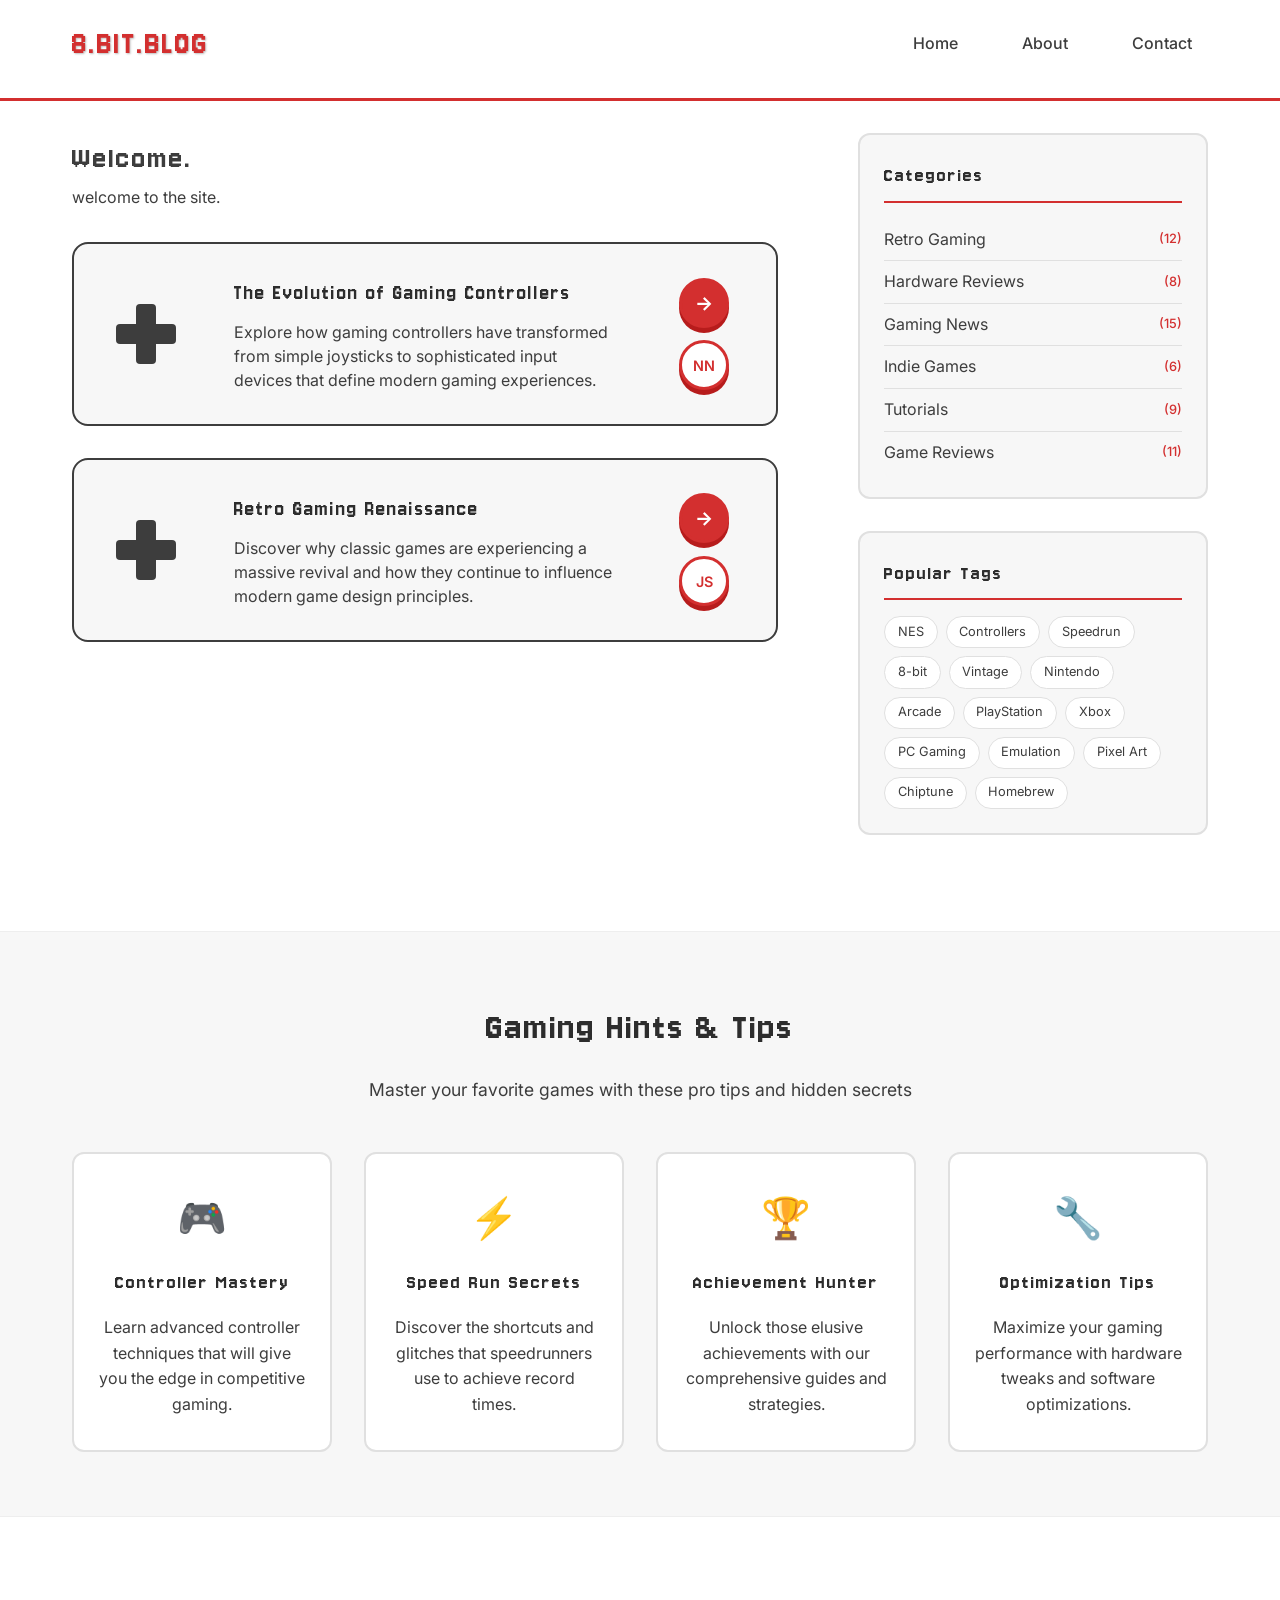
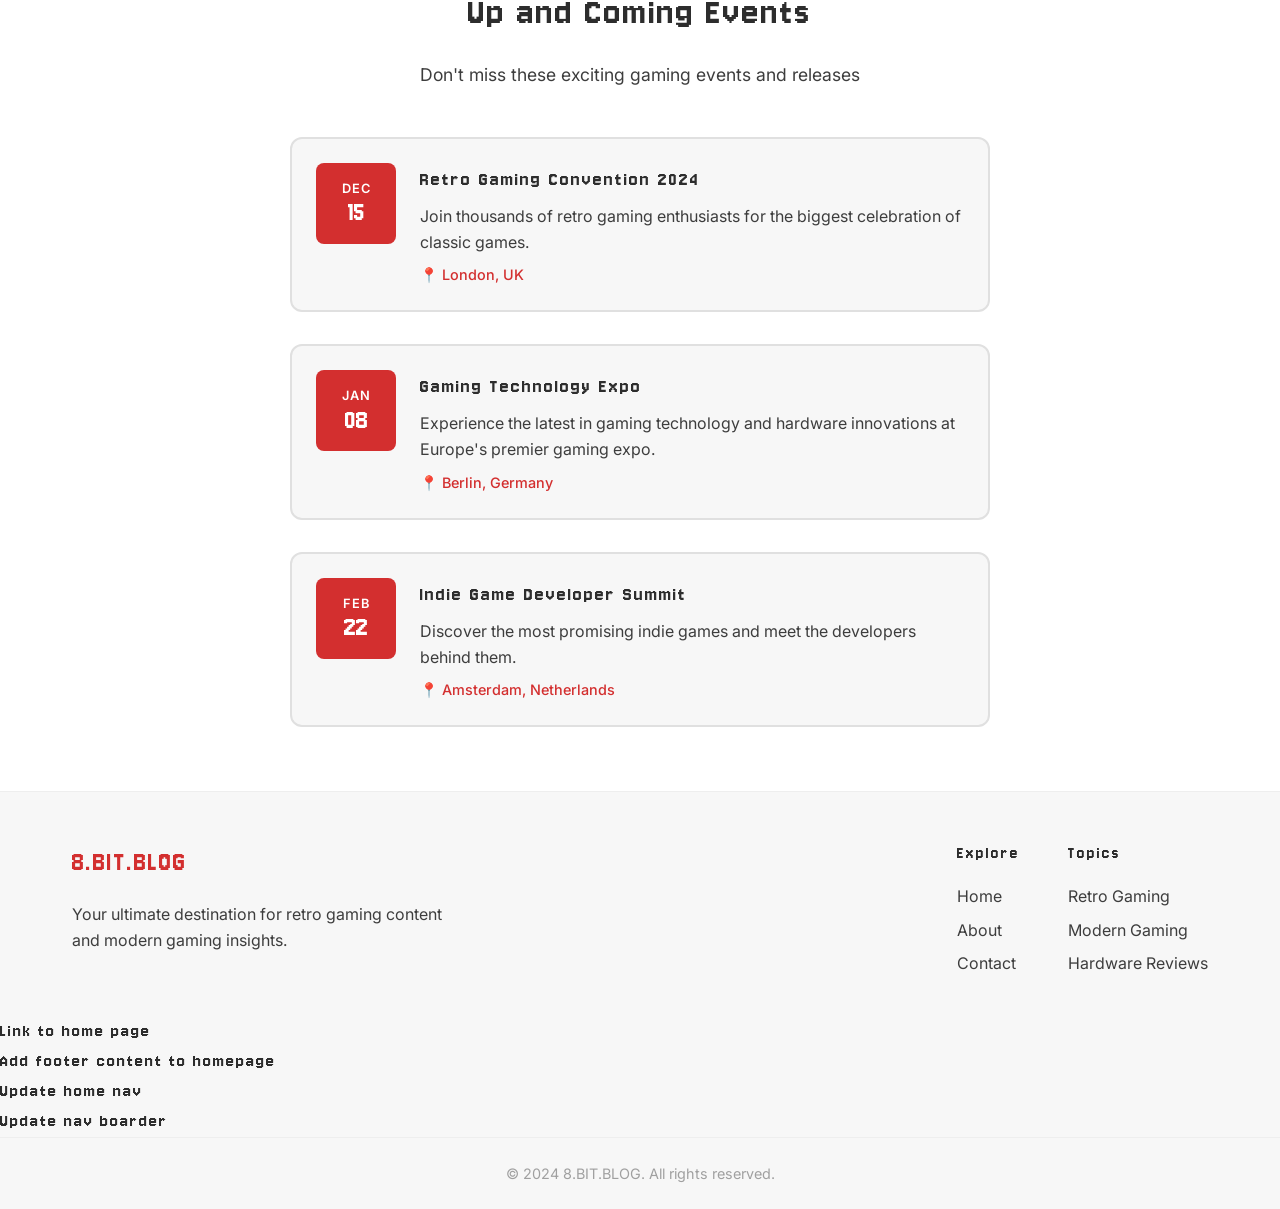
==== commit 338c9cc5: "change gretting" ====
--- a/index.html
+++ b/index.html
@@ -23,7 +23,7 @@
         <div class="blog-section">
           <h1>Welcome.</h1>
           <p>
-            Hello, Ninjas!
+            welcome to the site.
           </p>
 
           <!-- NES Gamepad Card Template -->
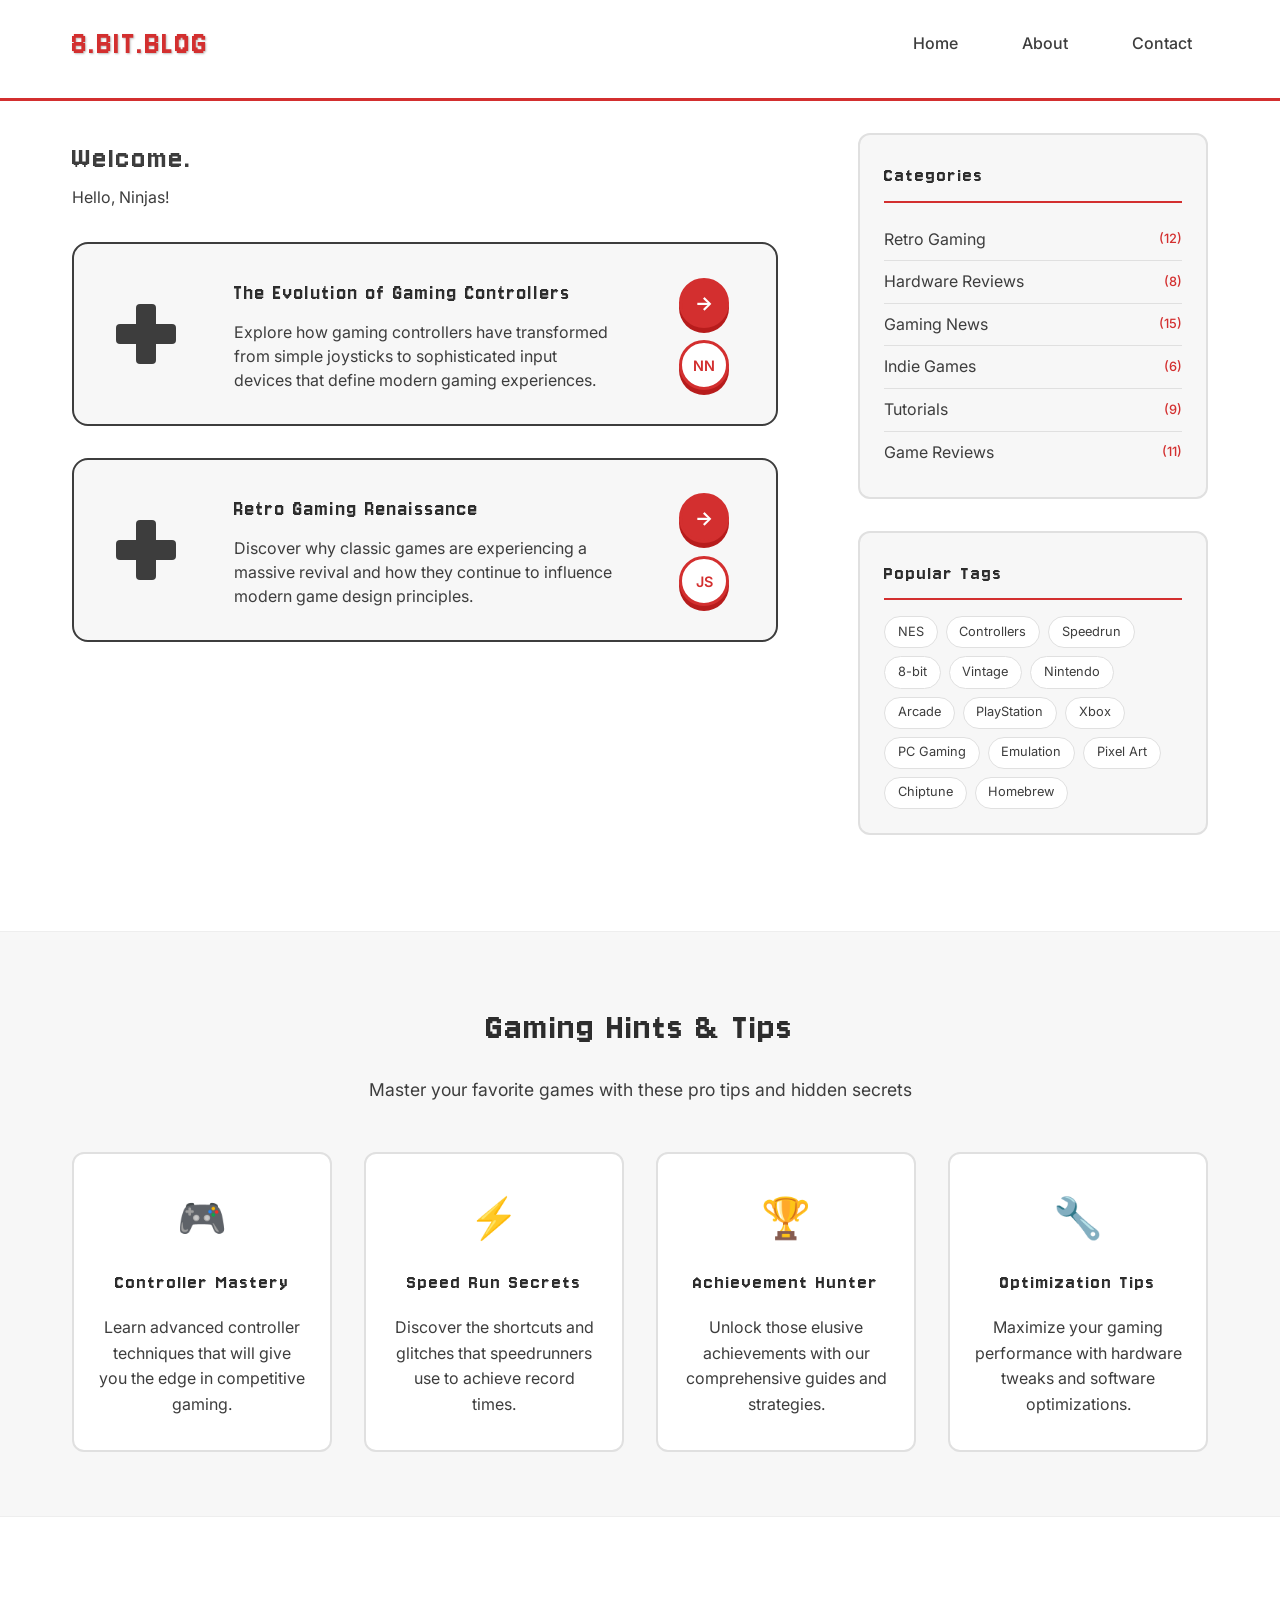
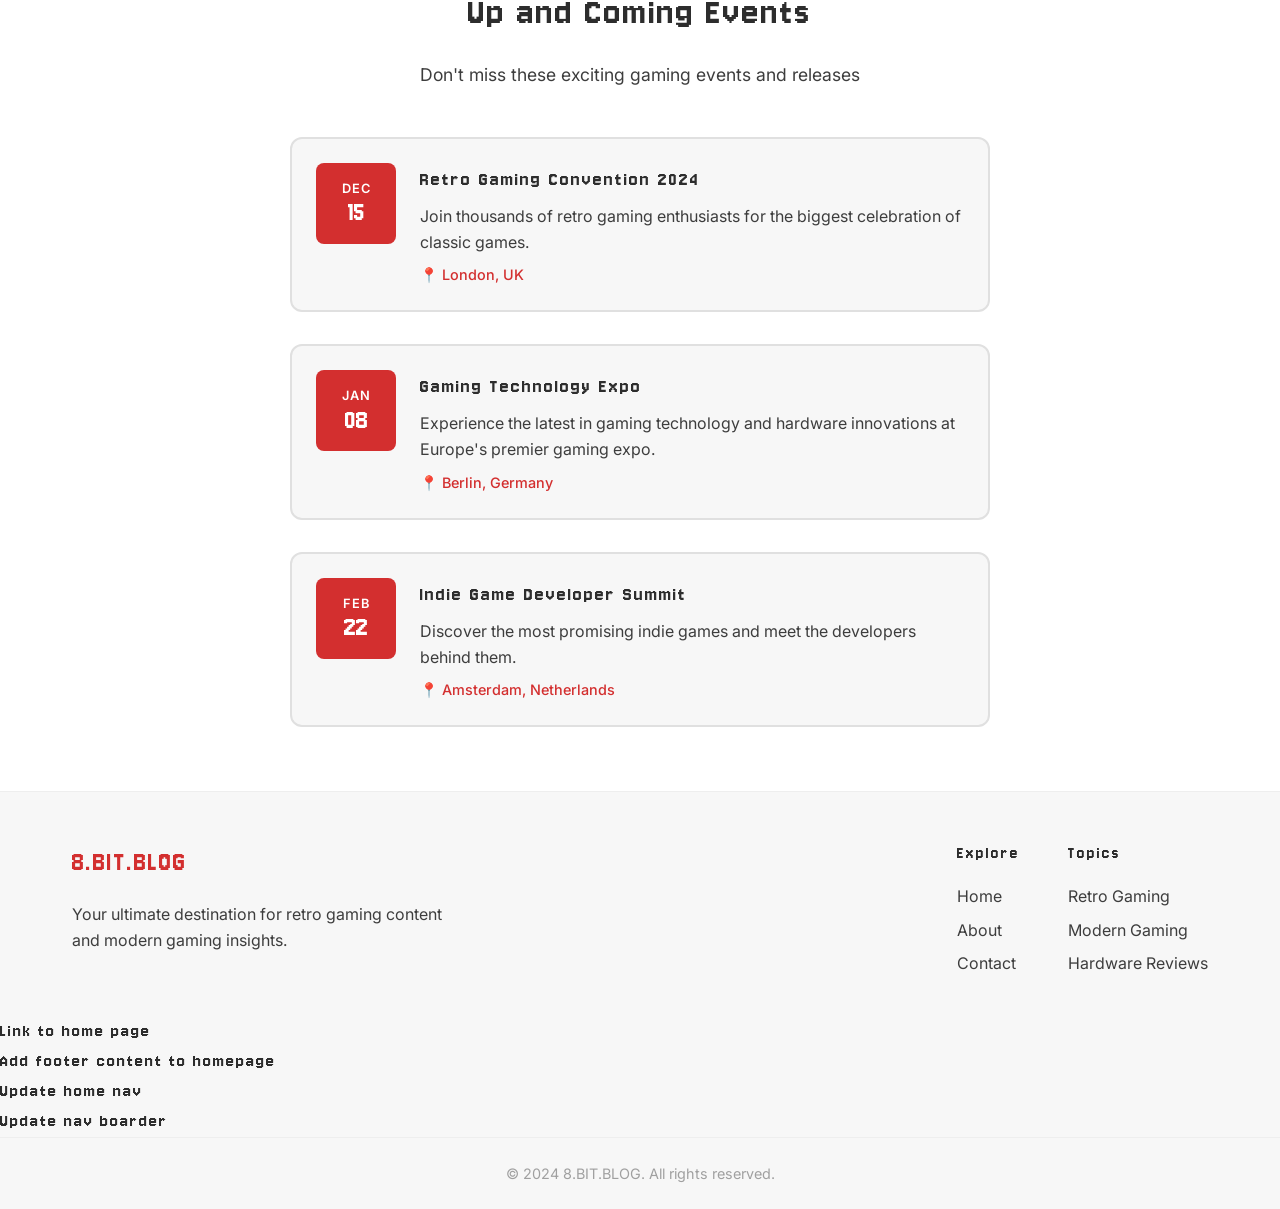
==== commit d17033ae: "Merge branch content-home" ====
--- a/index.html
+++ b/index.html
@@ -23,7 +23,7 @@
         <div class="blog-section">
           <h1>Welcome.</h1>
           <p>
-            welcome to the site.
+            Hello, Ninjas!
           </p>
 
           <!-- NES Gamepad Card Template -->
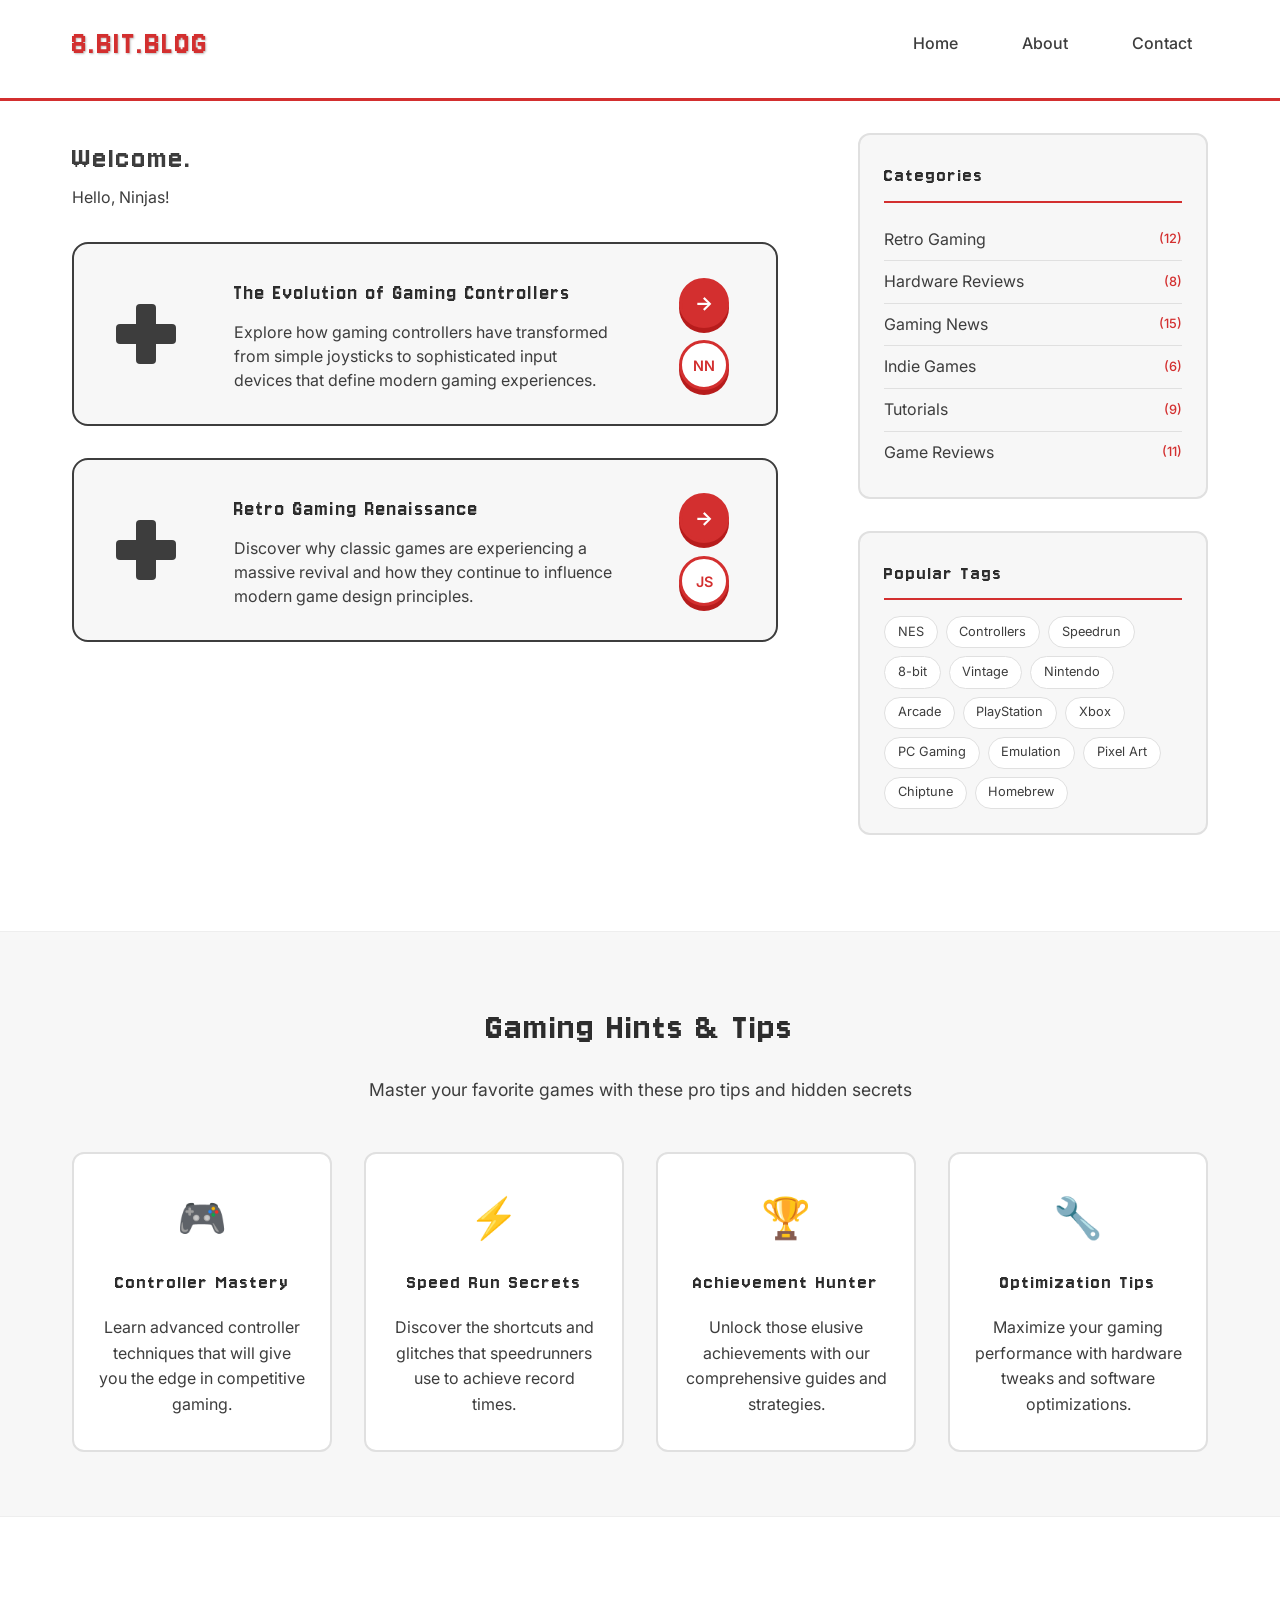
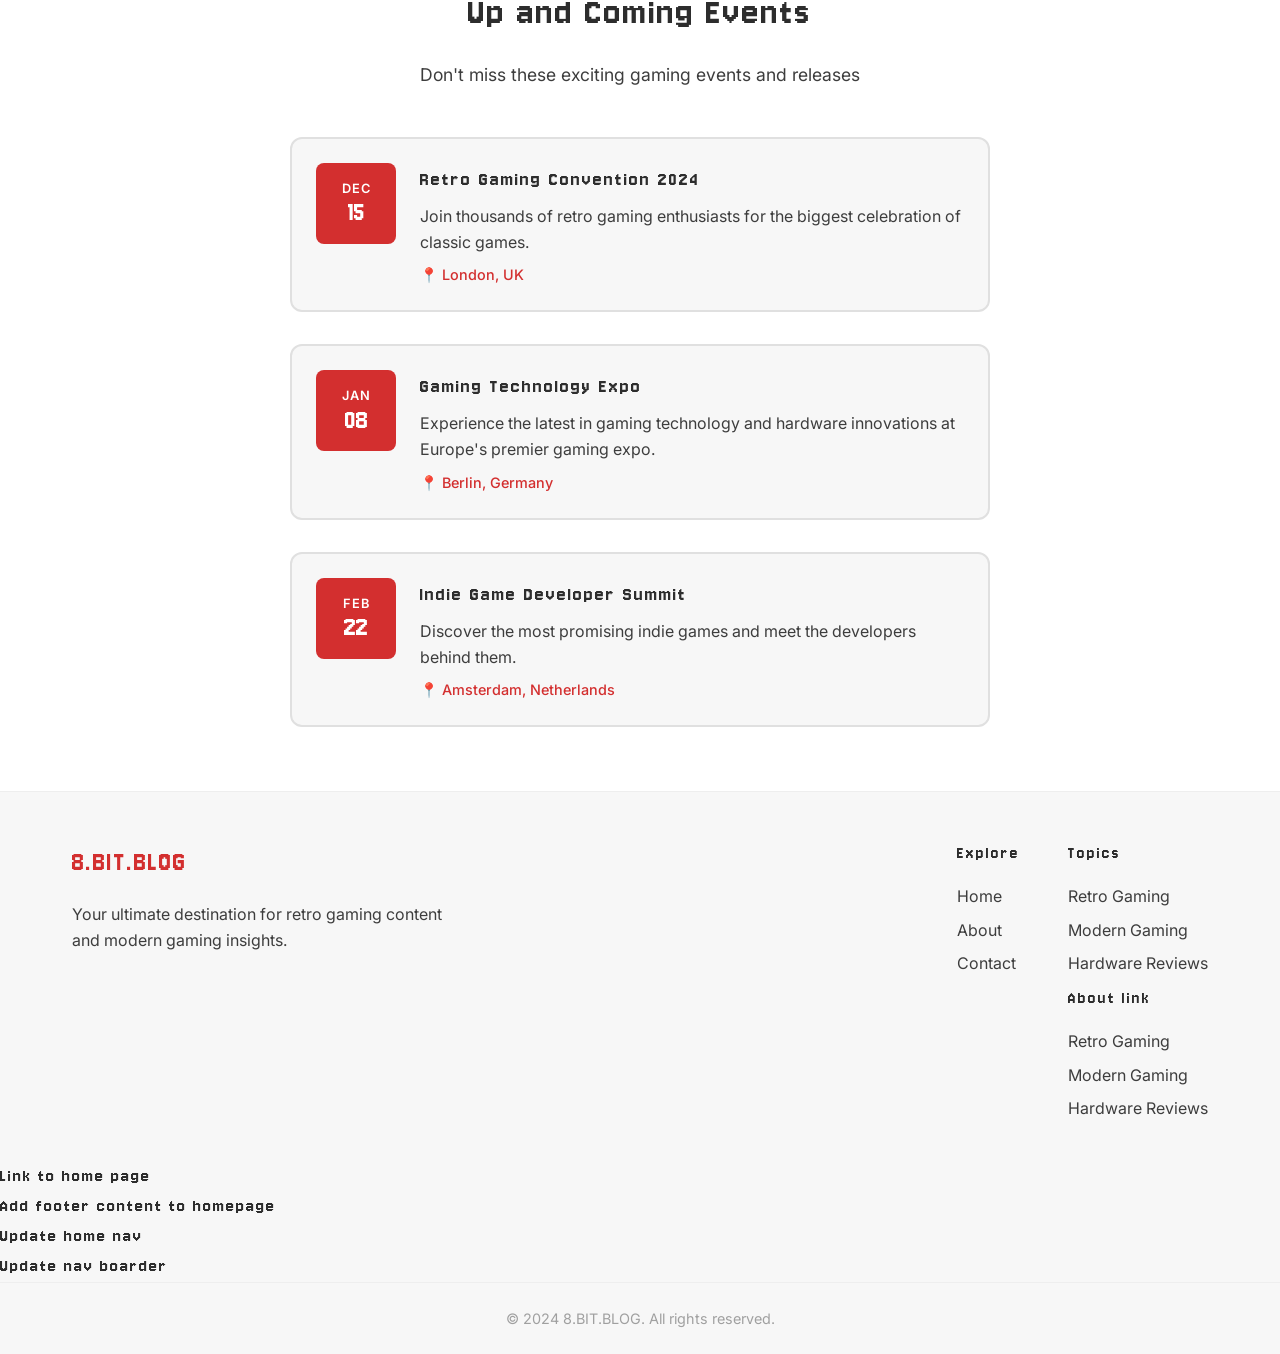
==== commit af3be899: "fixed about link in the footer" ====
--- a/index.html
+++ b/index.html
@@ -2,7 +2,7 @@
   <head>
     <meta charset="UTF-8" />
     <meta name="viewport" content="width=device-width, initial-scale=1.0" />
-    <title>8.BIT.BLOG - Nostalgic Gaming Experience Welcome home</title>
+    <title>8.BIT.BLOG - Nostalgic Gaming Experience Welcome home!!!Okay</title>
     <link rel="stylesheet" href="assets/styles.css" />
   </head>
   <body>
@@ -249,6 +249,12 @@
               <li><a href="#">Modern Gaming</a></li>
               <li><a href="#">Hardware Reviews</a></li>
             </ul>
+             <h4>About link</h4>
+            <ul>
+              <li><a href="#">Retro Gaming</a></li>
+              <li><a href="#">Modern Gaming</a></li>
+              <li><a href="#">Hardware Reviews</a></li>
+            </ul>
           </div>
         </div>
       </div>
--- a/assets/styles.css
+++ b/assets/styles.css
@@ -983,17 +983,13 @@
 }
 
 .modal-btn {
-  background: var(--retro-red);
-  color: var(--retro-white);
-  padding: 0.8rem 2.5rem;
-  border: none;
-  border-radius: 6px;
-  font-family: "Inter", sans-serif;
-  font-weight: 600;
-  font-size: 1rem;
+  
   cursor: pointer;
   box-shadow: 0 4px 0 #b71c1c;
   transition: all 0.2s ease;
+  border-color: var(--retro-red);
+  transform: translateY(-2px);
+  box-shadow: 0 8px 24px rgba(0, 0, 0, 0.1);
 }
 
 .modal-btn:hover {
@@ -1007,4 +1003,5 @@
 }
 
 /* Css for newsletter form */
-/* add style to footer content on homepage */+/* add style to footer content on homepage */
+/* adding to git hub */
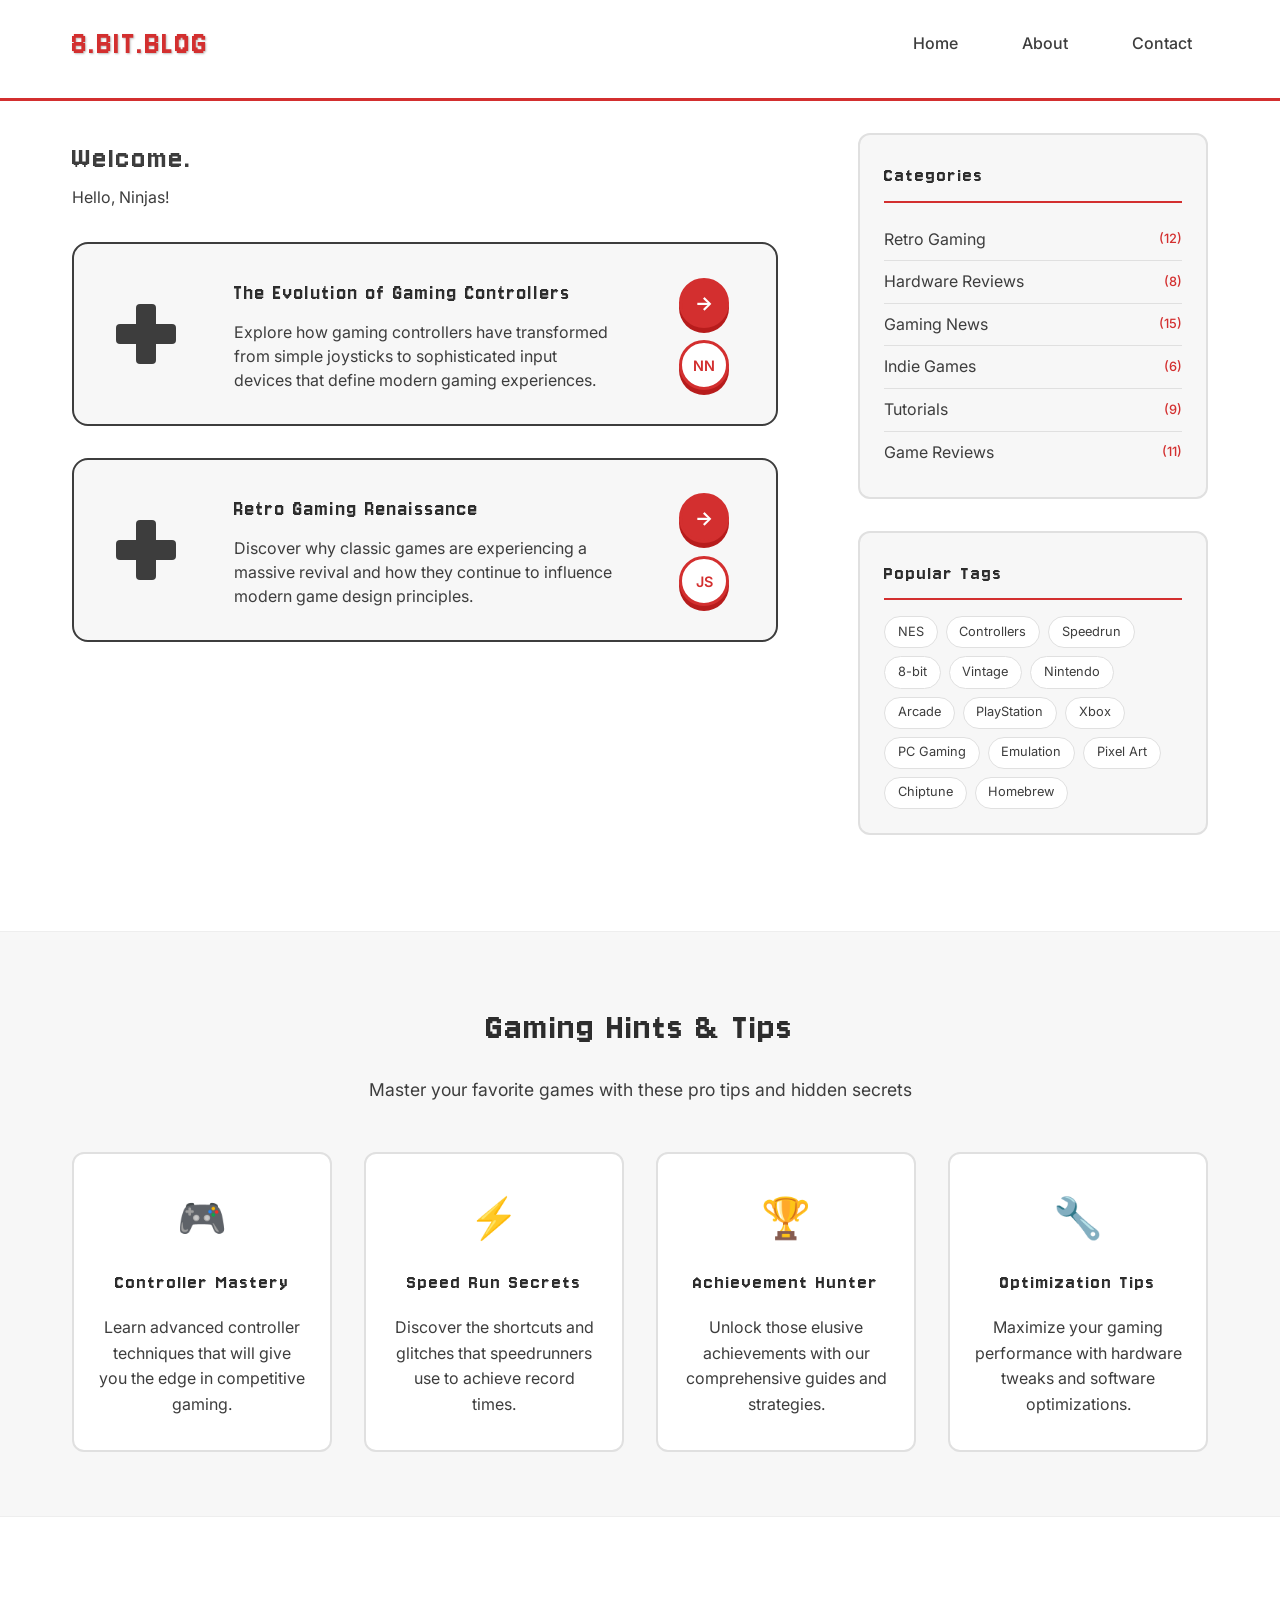
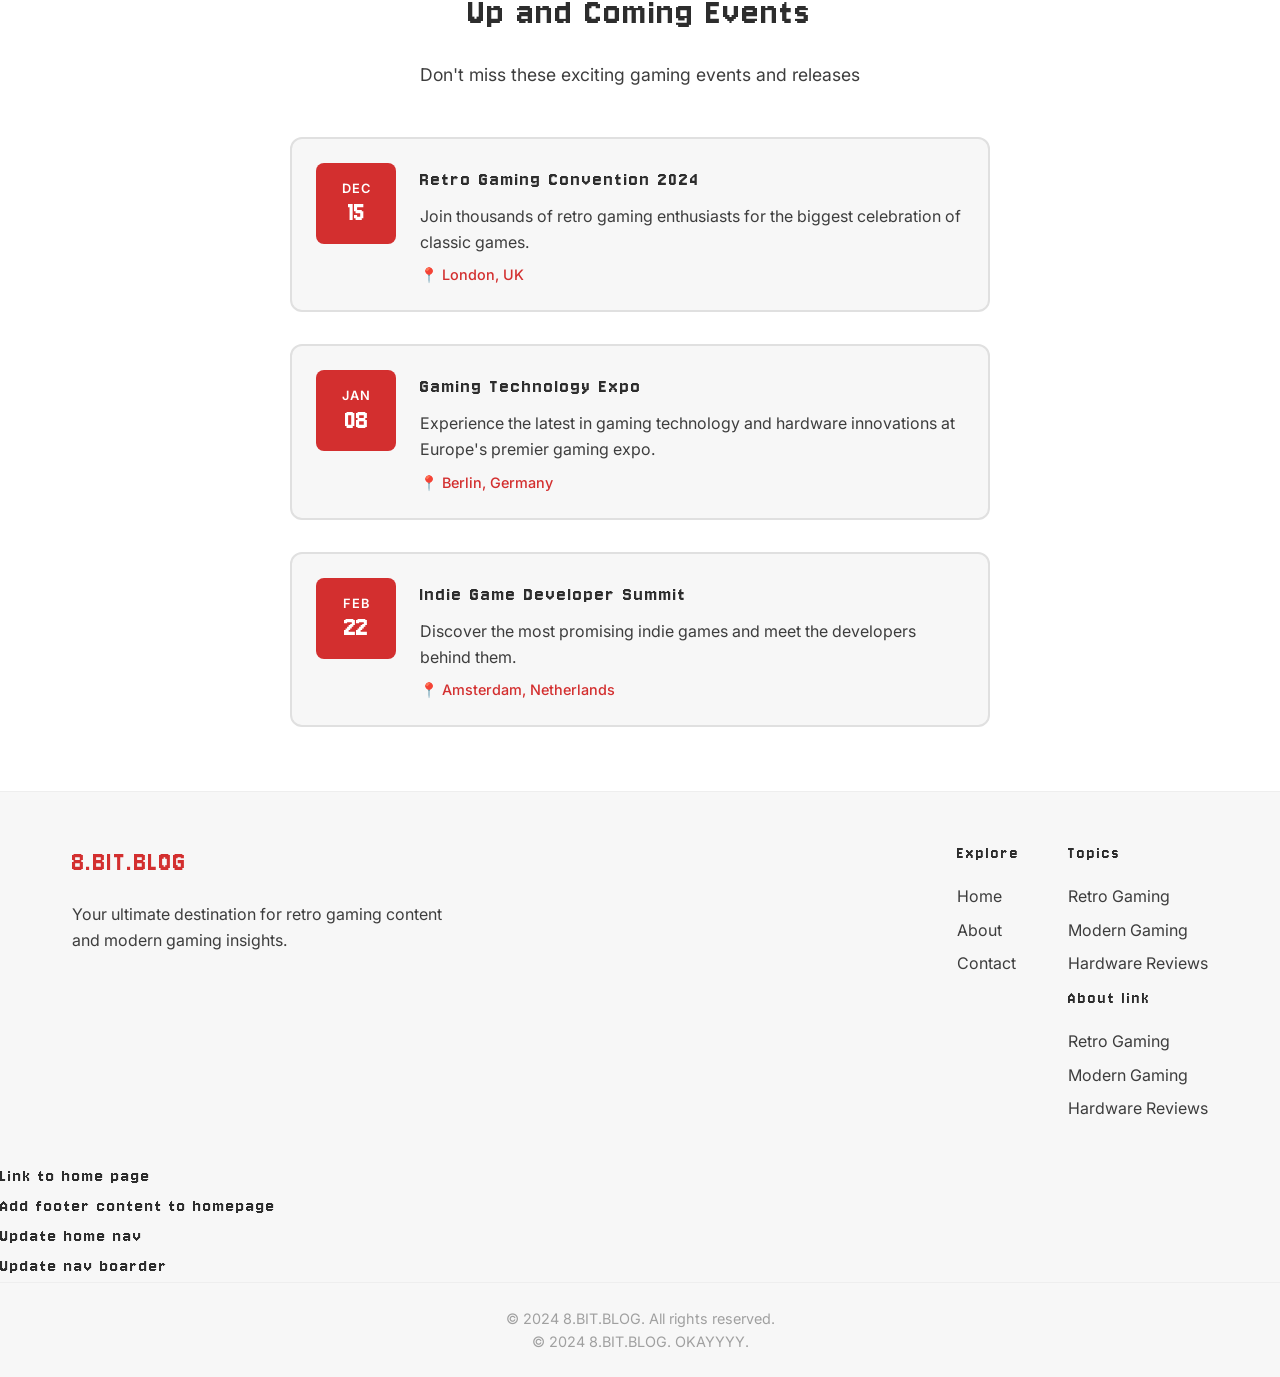
==== commit daa8efc0: "fix other links" ====
--- a/index.html
+++ b/index.html
@@ -267,6 +267,7 @@
 
       <div class="footer-bottom">
         <p>&copy; 2024 8.BIT.BLOG. All rights reserved.</p>
+         <p>&copy; 2024 8.BIT.BLOG. OKAYYYY.</p>
       </div>
     </footer>
   </body>
